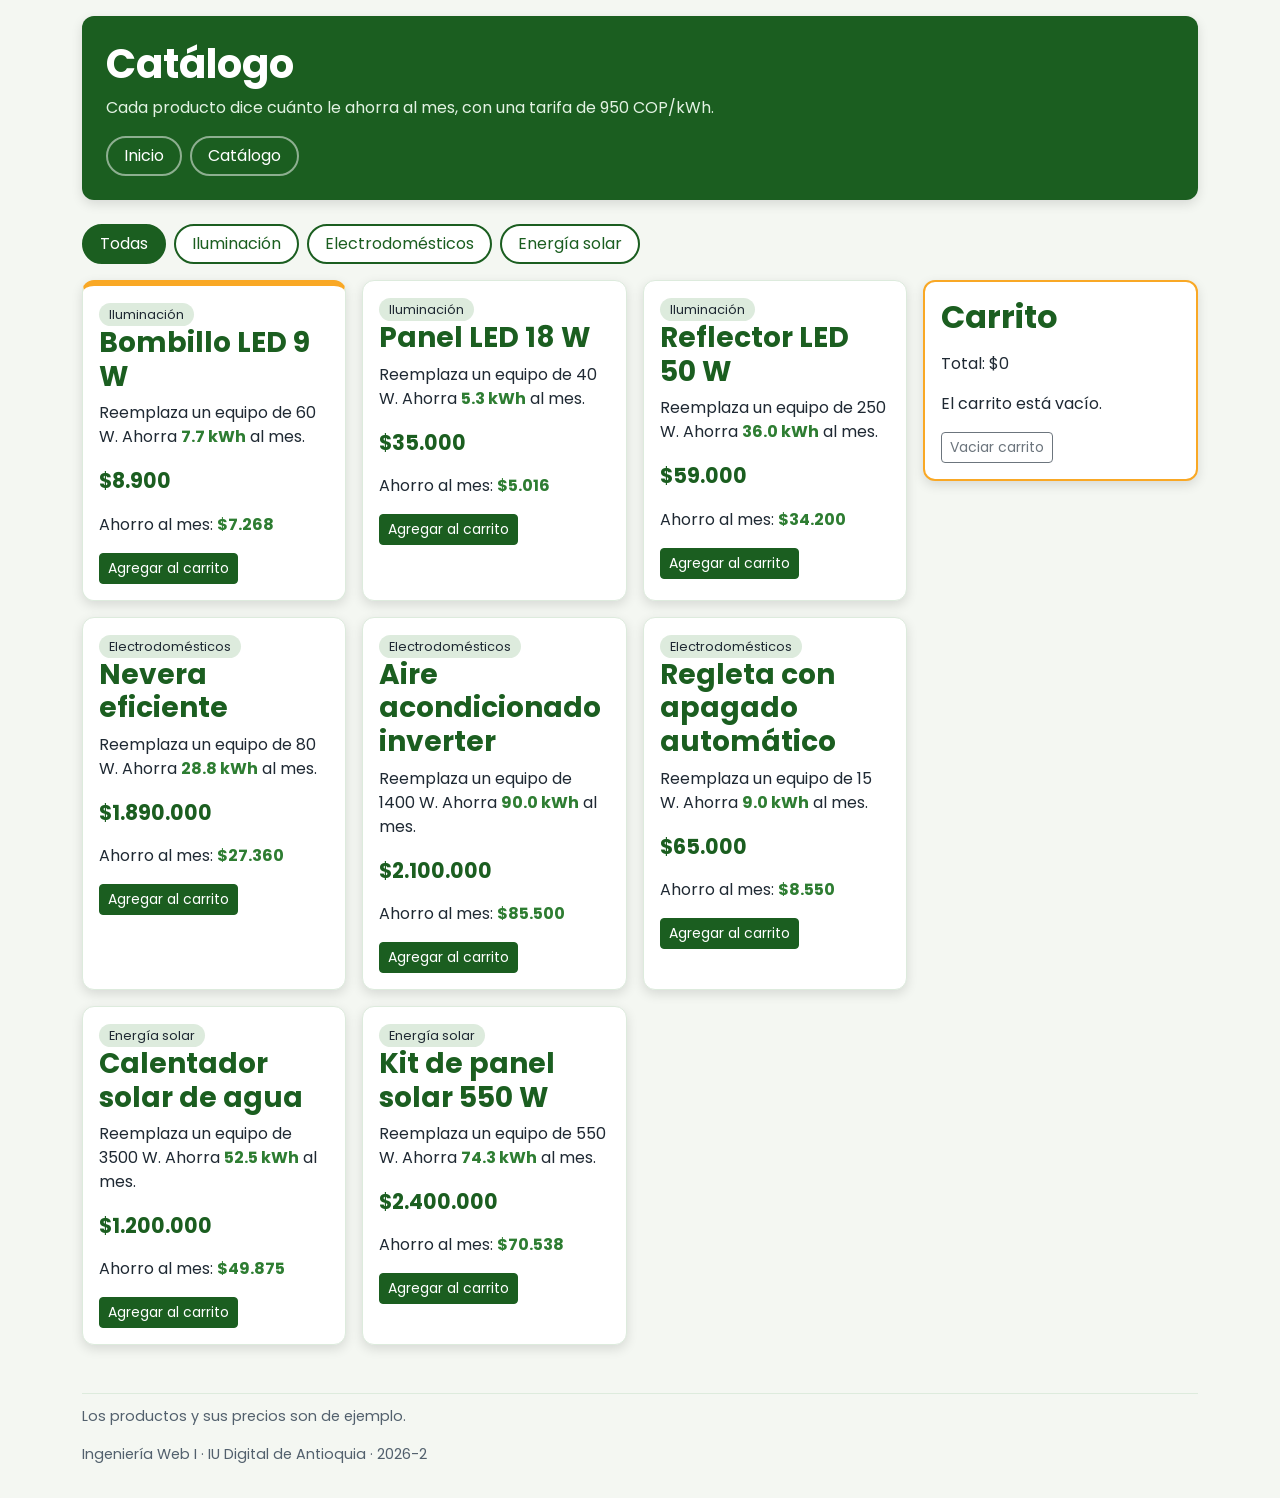
==== catalogo.html @ d67adc73 "commit inicial con la actividad original" ====
<!DOCTYPE html>
<!-- DOCTYPE: le dice al navegador que esta pagina es HTML5. Siempre va en la primera linea -->
<!-- html: encierra TODA la pagina. lang="es": el texto esta en espanol -->
<html lang="es">
<!-- head: datos de la pagina que NO se ven (titulo, estilos, fuentes, scripts) -->
<head>
    <!-- meta charset="UTF-8": permite tildes y enes (sin esto, "Catálogo" saldria "CatÃ¡logo") -->
    <meta charset="UTF-8">
    <!-- meta viewport: en el celular, la pagina usa el ancho real de la pantalla, sin zoom -->
    <meta name="viewport" content="width=device-width, initial-scale=1.0">
    <!-- title: el texto de la pestana del navegador -->
    <title>Catálogo · EcoTienda</title>
    <!-- link a Bootstrap: hoja de estilos ya hecha, desde internet (CDN) -->
    <link rel="stylesheet" href="https://cdn.jsdelivr.net/npm/bootstrap@5.3.3/dist/css/bootstrap.min.css">
    <!-- Google Fonts: la fuente Poppins. preconnect abre la conexion antes, para que cargue mas rapido -->
    <link rel="preconnect" href="https://fonts.googleapis.com">
    <!-- crossorigin: el archivo de la fuente viene de otro sitio (gstatic.com); asi lo permite -->
    <link rel="preconnect" href="https://fonts.gstatic.com" crossorigin>
    <!-- La hoja de la fuente: grosor normal (400) y negrilla (700) -->
    <link rel="stylesheet" href="https://fonts.googleapis.com/css2?family=Poppins:wght@400;700&display=swap">
    <!-- La hoja de estilos PROPIA: la MISMA de index.html, asi las dos paginas se ven iguales -->
    <link rel="stylesheet" href="css/estilos.css">
    <!-- script: carga el programa JavaScript js/tienda.js.
         defer: lo ejecuta cuando la pagina ya termino de cargar
         (si no, JavaScript buscaria #productos antes de que exista) -->
    <script src="js/tienda.js" defer></script>
<!-- Cierra el head -->
</head>
<!-- body: todo lo que se ve. container centra el contenido; py-3 deja espacio arriba y abajo -->
<body class="container py-3">
    <!-- header: el encabezado, igual al de index.html (clase propia "encabezado") -->
    <header class="encabezado">
        <!-- h1: el titulo principal de esta pagina -->
        <h1>Catálogo</h1>
        <!-- p: un parrafo que explica la pagina -->
        <p>Cada producto dice cuánto le ahorra al mes, con una tarifa de 950 COP/kWh.</p>
        <!-- nav: el menu, con un enlace (a) a cada pagina -->
        <nav class="menu">
            <!-- href: la pagina a la que lleva el enlace -->
            <a href="index.html">Inicio</a>
            <a href="catalogo.html">Catálogo</a>
        <!-- Cierra el menu -->
        </nav>
    <!-- Cierra el encabezado -->
    </header>

    <!-- main: el contenido principal -->
    <main>
        <!-- div class="filtros": la caja con los botones para filtrar por categoria -->
        <div class="filtros">
            <!-- button: un BOTON. data-categoria: un dato PROPIO guardado en el boton
                 (JavaScript lo lee con boton.dataset.categoria para saber que mostrar).
                 "filtro activo": este es el boton elegido al empezar (Todas) -->
            <button class="filtro activo" data-categoria="todas">Todas</button>
            <!-- Los otros tres botones: uno por categoria -->
            <button class="filtro" data-categoria="iluminacion">Iluminación</button>
            <button class="filtro" data-categoria="electrodomesticos">Electrodomésticos</button>
            <button class="filtro" data-categoria="solar">Energía solar</button>
        <!-- Cierra la caja de los filtros -->
        </div>

        <!-- div class="catalogo": dos columnas: los productos a la izquierda y el carrito a la derecha -->
        <div class="catalogo">
            <!-- div id="productos": VACIO a proposito. JavaScript lo llena con las tarjetas
                 (y lo vuelve a llenar cada vez que se oprime un filtro) -->
            <div id="productos" class="tarjetas"></div>

            <!-- aside: contenido al lado del principal. Aqui, el CARRITO.
                 id="carrito": JavaScript y CSS lo encuentran por este nombre -->
            <aside id="carrito">
                <!-- h2: el titulo del carrito -->
                <h2>Carrito</h2>
                <!-- ul: una LISTA sin numeros. Empieza vacia; JavaScript le agrega
                     un li (elemento de la lista) por cada producto que se agrega -->
                <ul id="lista-carrito"></ul>
                <!-- Dos parrafos vacios: JavaScript escribe aqui el total y el ahorro -->
                <p id="total"></p>
                <p id="ahorro"></p>
                <!-- El boton para vaciar el carrito. Clases de Bootstrap:
                     btn = boton; btn-outline-secondary = gris, solo con borde; btn-sm = pequeno -->
                <button id="vaciar" class="btn btn-outline-secondary btn-sm">Vaciar carrito</button>
            <!-- Cierra el carrito -->
            </aside>
        <!-- Cierra las dos columnas -->
        </div>
    <!-- Cierra el contenido principal -->
    </main>

    <!-- footer: el pie de pagina, con su clase propia "pie" -->
    <footer class="pie">
        <!-- Aviso: los productos no son reales -->
        <p>Los productos y sus precios son de ejemplo.</p>
        <!-- El curso y la institucion -->
        <p>Ingeniería Web I · IU Digital de Antioquia · 2026-2</p>
    <!-- Cierra el pie de pagina -->
    </footer>
<!-- Cierra el cuerpo: aqui termina lo que se ve -->
</body>
<!-- Cierra la pagina -->
</html>
---- css/estilos.css ----
:root {
  --color-principal: #1B5E20;
  --color-acento: #F9A825;
  --color-suave: #DDEBDD;
}

body {
  font-family: "Poppins", Arial, sans-serif;
  background-color: #F4F7F2;
  color: #1F2933;
}

h1, h2, h3 {
  color: #1B5E20;
  font-weight: 700;
}

.encabezado {
  background-color: #1B5E20;
  margin-bottom: 24px;
  padding: 24px;
  border-radius: 12px;
  box-shadow: 0 4px 12px rgba(0, 0, 0, 0.12);
}
.encabezado h1 {
  color: white;
}
.encabezado p {
  color: #E3F2E3;
}
@media (max-width: 576px) {
  .encabezado {
    padding: 16px;
  }
  .encabezado h1 {
    font-size: 1.6rem;
  }
}

#intro {
  background-color: white;
  padding: 16px 24px;
  margin-bottom: 24px;
  border-left: 6px solid #F9A825;
  border-radius: 12px;
}

.menu {
  display: flex;
  flex-wrap: wrap;
  gap: 8px;
}
@media (max-width: 576px) {
  .menu {
    flex-direction: column;
  }
}
.menu > a {
  color: white;
  text-decoration: none;
  padding: 6px 16px;
  border: 2px solid rgba(255, 255, 255, 0.5);
  border-radius: 999px;
  transition: background-color 0.3s, color 0.3s;
}
.menu > a:hover {
  background-color: white;
  color: #1B5E20;
}
.menu > a:focus {
  outline: 3px solid #F9A825;
}

.tarjetas {
  display: grid;
  grid-template-columns: repeat(3, 1fr);
  gap: 16px;
  margin-bottom: 24px;
}
@media (max-width: 992px) {
  .tarjetas {
    grid-template-columns: repeat(2, 1fr);
  }
}
@media (max-width: 576px) {
  .tarjetas {
    grid-template-columns: 1fr;
  }
}

.tarjeta {
  background-color: white;
  border: 1px solid #DDEBDD;
  padding: 16px;
  border-radius: 12px;
  box-shadow: 0 4px 12px rgba(0, 0, 0, 0.12);
  transition: transform 0.3s;
}
.tarjeta:hover {
  transform: translateY(-6px);
}
.tarjeta:first-child {
  border-top: 6px solid #F9A825;
}
.tarjeta p:nth-child(2) {
  min-height: 48px;
}

.precio {
  color: #1B5E20;
  font-size: 1.3rem;
  font-weight: 700;
}

.categoria {
  display: inline-block;
  padding: 2px 10px;
  border-radius: 999px;
  background-color: #DDEBDD;
  font-size: 0.8rem;
}

.ahorro {
  color: #2E7D32;
  font-weight: 700;
}

.filtros {
  display: flex;
  flex-wrap: wrap;
  gap: 8px;
  margin-bottom: 16px;
}

.filtro {
  border: 2px solid #1B5E20;
  background-color: white;
  color: #1B5E20;
  padding: 6px 16px;
  border-radius: 999px;
  transition: background-color 0.3s;
}
.filtro:hover, .filtro.activo {
  background-color: #1B5E20;
  color: white;
}

.catalogo {
  display: grid;
  grid-template-columns: 3fr 1fr;
  gap: 16px;
  align-items: start;
}
@media (max-width: 992px) {
  .catalogo {
    grid-template-columns: 1fr;
  }
}

#carrito {
  background-color: white;
  border: 2px solid #F9A825;
  padding: 16px;
  border-radius: 12px;
  box-shadow: 0 4px 12px rgba(0, 0, 0, 0.12);
  position: sticky;
  top: 16px;
}

a[target=_blank] {
  color: #1B5E20;
  font-weight: 700;
}

.pie {
  margin-top: 24px;
  padding-top: 12px;
  border-top: 1px solid #DDEBDD;
  color: #52606D;
  font-size: 0.9rem;
}

.btn-primary {
  --bs-btn-bg: var(--color-principal);
  --bs-btn-border-color: var(--color-principal);
  --bs-btn-hover-bg: var(--color-acento);
  --bs-btn-hover-border-color: var(--color-acento);
  --bs-btn-hover-color: #1F2933;
}

.alert-warning {
  background-color: #FFF8E1;
  border-color: #F9A825;
  border-left: 6px solid #F9A825;
  border-radius: 12px;
}
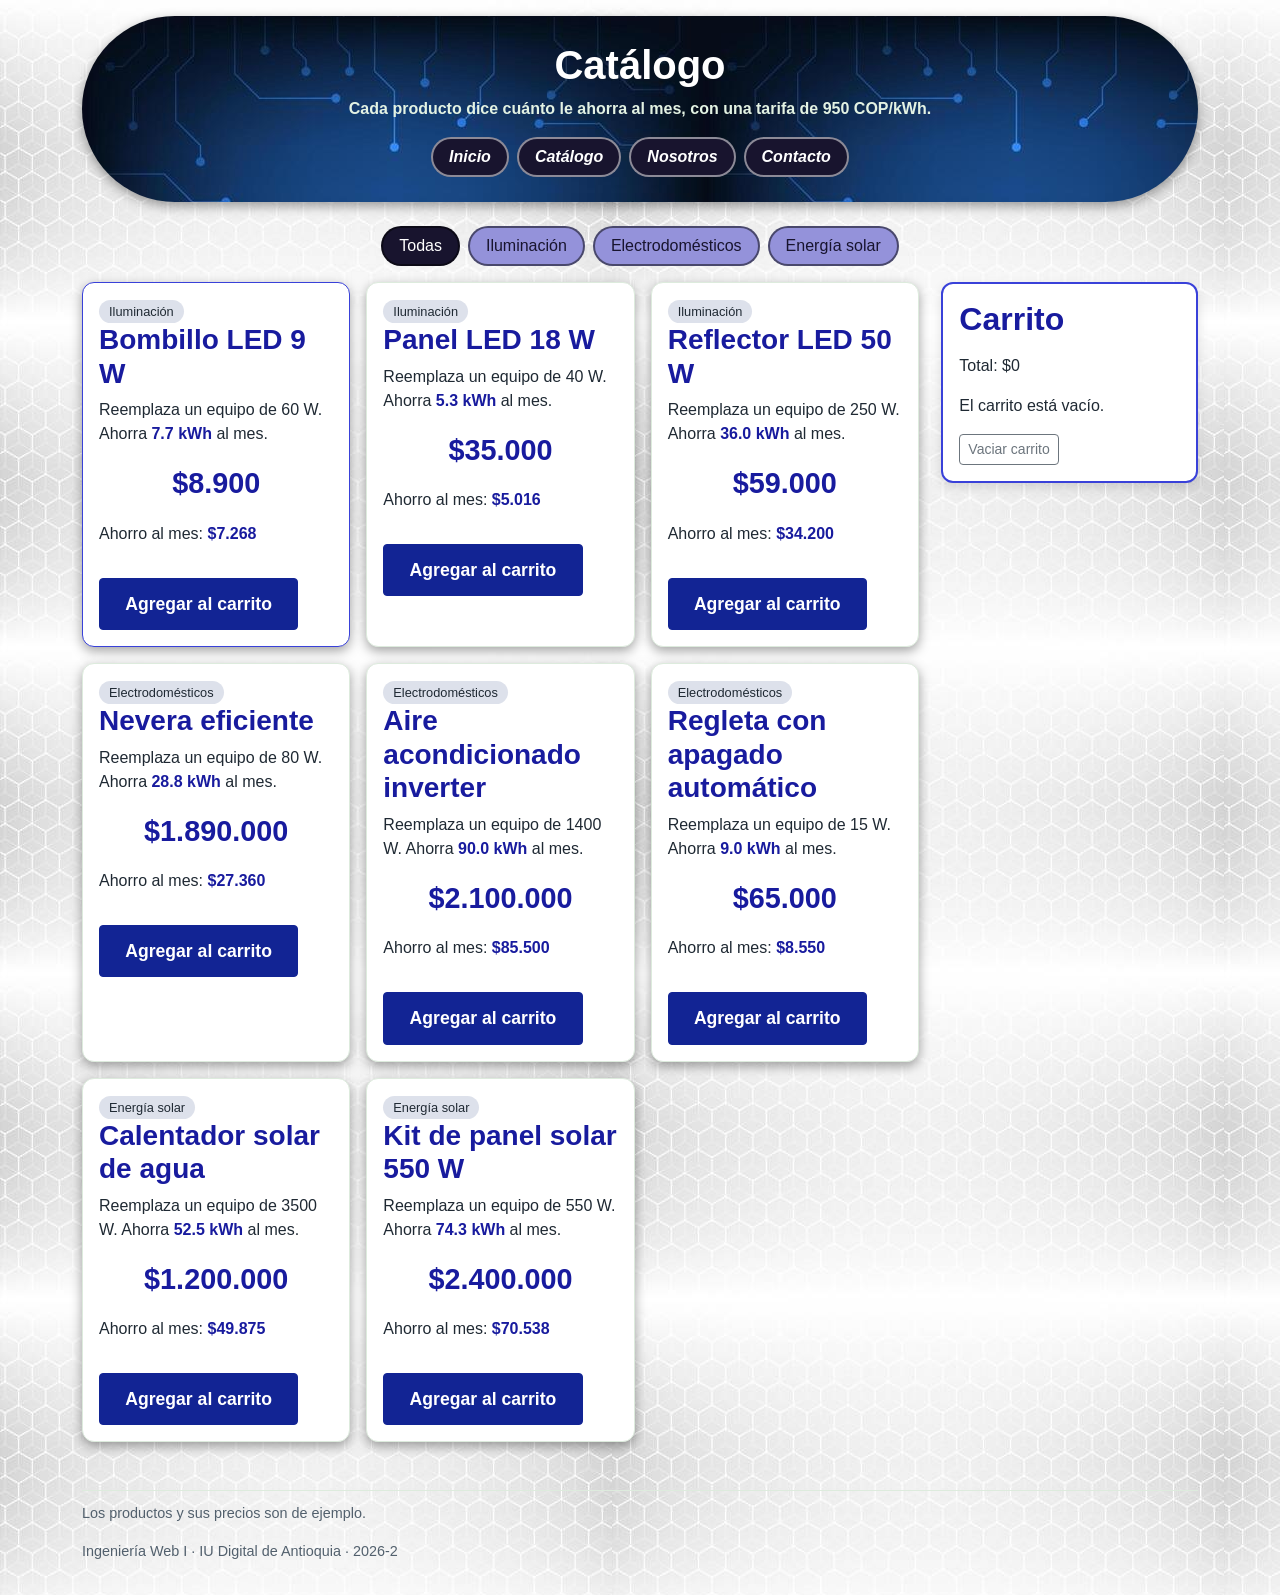
==== commit 3d8ddde3: "Commit de creacion pagina personal, HTML modificado y CSS nuevo." ====
--- a/catalogo.html
+++ b/catalogo.html
@@ -1,100 +1,51 @@
 <!DOCTYPE html>
-<!-- DOCTYPE: le dice al navegador que esta pagina es HTML5. Siempre va en la primera linea -->
-<!-- html: encierra TODA la pagina. lang="es": el texto esta en espanol -->
 <html lang="es">
-<!-- head: datos de la pagina que NO se ven (titulo, estilos, fuentes, scripts) -->
 <head>
-    <!-- meta charset="UTF-8": permite tildes y enes (sin esto, "Catálogo" saldria "CatÃ¡logo") -->
     <meta charset="UTF-8">
-    <!-- meta viewport: en el celular, la pagina usa el ancho real de la pantalla, sin zoom -->
     <meta name="viewport" content="width=device-width, initial-scale=1.0">
-    <!-- title: el texto de la pestana del navegador -->
-    <title>Catálogo · EcoTienda</title>
-    <!-- link a Bootstrap: hoja de estilos ya hecha, desde internet (CDN) -->
+    <title>Catálogo · AhorraPlus</title>
     <link rel="stylesheet" href="https://cdn.jsdelivr.net/npm/bootstrap@5.3.3/dist/css/bootstrap.min.css">
-    <!-- Google Fonts: la fuente Poppins. preconnect abre la conexion antes, para que cargue mas rapido -->
     <link rel="preconnect" href="https://fonts.googleapis.com">
-    <!-- crossorigin: el archivo de la fuente viene de otro sitio (gstatic.com); asi lo permite -->
     <link rel="preconnect" href="https://fonts.gstatic.com" crossorigin>
-    <!-- La hoja de la fuente: grosor normal (400) y negrilla (700) -->
     <link rel="stylesheet" href="https://fonts.googleapis.com/css2?family=Poppins:wght@400;700&display=swap">
-    <!-- La hoja de estilos PROPIA: la MISMA de index.html, asi las dos paginas se ven iguales -->
     <link rel="stylesheet" href="css/estilos.css">
-    <!-- script: carga el programa JavaScript js/tienda.js.
-         defer: lo ejecuta cuando la pagina ya termino de cargar
-         (si no, JavaScript buscaria #productos antes de que exista) -->
     <script src="js/tienda.js" defer></script>
-<!-- Cierra el head -->
 </head>
-<!-- body: todo lo que se ve. container centra el contenido; py-3 deja espacio arriba y abajo -->
 <body class="container py-3">
-    <!-- header: el encabezado, igual al de index.html (clase propia "encabezado") -->
     <header class="encabezado">
-        <!-- h1: el titulo principal de esta pagina -->
         <h1>Catálogo</h1>
-        <!-- p: un parrafo que explica la pagina -->
         <p>Cada producto dice cuánto le ahorra al mes, con una tarifa de 950 COP/kWh.</p>
-        <!-- nav: el menu, con un enlace (a) a cada pagina -->
         <nav class="menu">
-            <!-- href: la pagina a la que lleva el enlace -->
             <a href="index.html">Inicio</a>
             <a href="catalogo.html">Catálogo</a>
-        <!-- Cierra el menu -->
+            <a href="nosotros.html">Nosotros</a>
+            <a href="contacto.html">Contacto</a>
         </nav>
-    <!-- Cierra el encabezado -->
     </header>
 
-    <!-- main: el contenido principal -->
     <main>
-        <!-- div class="filtros": la caja con los botones para filtrar por categoria -->
         <div class="filtros">
-            <!-- button: un BOTON. data-categoria: un dato PROPIO guardado en el boton
-                 (JavaScript lo lee con boton.dataset.categoria para saber que mostrar).
-                 "filtro activo": este es el boton elegido al empezar (Todas) -->
             <button class="filtro activo" data-categoria="todas">Todas</button>
-            <!-- Los otros tres botones: uno por categoria -->
             <button class="filtro" data-categoria="iluminacion">Iluminación</button>
             <button class="filtro" data-categoria="electrodomesticos">Electrodomésticos</button>
             <button class="filtro" data-categoria="solar">Energía solar</button>
-        <!-- Cierra la caja de los filtros -->
         </div>
 
-        <!-- div class="catalogo": dos columnas: los productos a la izquierda y el carrito a la derecha -->
         <div class="catalogo">
-            <!-- div id="productos": VACIO a proposito. JavaScript lo llena con las tarjetas
-                 (y lo vuelve a llenar cada vez que se oprime un filtro) -->
             <div id="productos" class="tarjetas"></div>
-
-            <!-- aside: contenido al lado del principal. Aqui, el CARRITO.
-                 id="carrito": JavaScript y CSS lo encuentran por este nombre -->
             <aside id="carrito">
-                <!-- h2: el titulo del carrito -->
                 <h2>Carrito</h2>
-                <!-- ul: una LISTA sin numeros. Empieza vacia; JavaScript le agrega
-                     un li (elemento de la lista) por cada producto que se agrega -->
                 <ul id="lista-carrito"></ul>
-                <!-- Dos parrafos vacios: JavaScript escribe aqui el total y el ahorro -->
                 <p id="total"></p>
                 <p id="ahorro"></p>
-                <!-- El boton para vaciar el carrito. Clases de Bootstrap:
-                     btn = boton; btn-outline-secondary = gris, solo con borde; btn-sm = pequeno -->
                 <button id="vaciar" class="btn btn-outline-secondary btn-sm">Vaciar carrito</button>
-            <!-- Cierra el carrito -->
             </aside>
-        <!-- Cierra las dos columnas -->
         </div>
-    <!-- Cierra el contenido principal -->
     </main>
 
-    <!-- footer: el pie de pagina, con su clase propia "pie" -->
     <footer class="pie">
-        <!-- Aviso: los productos no son reales -->
         <p>Los productos y sus precios son de ejemplo.</p>
-        <!-- El curso y la institucion -->
         <p>Ingeniería Web I · IU Digital de Antioquia · 2026-2</p>
-    <!-- Cierra el pie de pagina -->
     </footer>
-<!-- Cierra el cuerpo: aqui termina lo que se ve -->
 </body>
-<!-- Cierra la pagina -->
-</html>
+</html>
--- a/css/estilos.css
+++ b/css/estilos.css
@@ -1,74 +1,111 @@
 :root {
-  --color-principal: #1B5E20;
-  --color-acento: #F9A825;
+  /* pseudoclase que selecciona todo de raiz (html) */
+  --color-principal: #122494;
+  --color-acento: #0b4d8a;
   --color-suave: #DDEBDD;
-}
-
+  --color-fondo: #F4F7F2;
+}
+
+
+/* importando una fuente de forma local*/
+@font-face {
+  font-family: 'Oswald';
+  src: url('../fonts/Owald/Oswald-VariableFont_wght.tff') format('truetype');
+  font-weight: 200 700; 
+  font-style: normal;
+}
+
+/* seccion del body o cuerpo, selector de etiqueta*/
 body {
-  font-family: "Poppins", Arial, sans-serif;
-  background-color: #F4F7F2;
+  font-family: "Oswald", Arial, sans-serif;
+  background-color: var(--color-fondo);
   color: #1F2933;
-}
-
+
+  /* imagen personalizada para que se vea mejor */
+  background-image: url('../images/fondo.jpg');
+  background-repeat: repeat;
+  background-size: auto;
+}
+
+/* seccion de los parrafos, selector de etiqueta agrupados */
 h1, h2, h3 {
-  color: #1B5E20;
-  font-weight: 700;
-}
-
+  color: #181b9e;
+  font-weight: 700;
+}
+
+/* Selector de clase (lleva punto), de la cabecera*/
 .encabezado {
-  background-color: #1B5E20;
+  background-color: #122494;
+  /*imagen para que se vea mas bonito */
+  background-image: url(../images/encabezado_fondo.jpg);
+  background-repeat: repeat;
+  background-size: auto;
   margin-bottom: 24px;
   padding: 24px;
-  border-radius: 12px;
-  box-shadow: 0 4px 12px rgba(0, 0, 0, 0.12);
-}
+  border: 1px solid transparent;
+  border-radius: 100px;
+  box-shadow: 0 4px 12px rgba(0, 0, 0, 0.364);
+  text-align: center;
+  font-weight: bold;
+}
+
+/* selector de etiqueta descendiente de clase encabezado*/
 .encabezado h1 {
   color: white;
 }
+
 .encabezado p {
   color: #E3F2E3;
 }
-@media (max-width: 576px) {
-  .encabezado {
-    padding: 16px;
-  }
-  .encabezado h1 {
-    font-size: 1.6rem;
-  }
-}
-
+
+
+/* selector de id, para una sección especifica*/
 #intro {
   background-color: white;
   padding: 16px 24px;
   margin-bottom: 24px;
-  border-left: 6px solid #F9A825;
+  border: 1px solid #0b4d8a;;
   border-radius: 12px;
+  box-shadow: 0 4px 12px rgba(0, 0, 0, 0.364);
+}
+
+#intro > h2 {
+  text-align: center;
 }
 
 .menu {
   display: flex;
   flex-wrap: wrap;
   gap: 8px;
-}
-@media (max-width: 576px) {
-  .menu {
-    flex-direction: column;
-  }
-}
+  justify-content: center;
+}
+
+/* selector de hijo, una etiqueta especifica dentro de una clase */
 .menu > a {
+  background-color: #18142e;
+  font-style: italic;
   color: white;
   text-decoration: none;
   padding: 6px 16px;
   border: 2px solid rgba(255, 255, 255, 0.5);
   border-radius: 999px;
   transition: background-color 0.3s, color 0.3s;
-}
+  /* transicion para cambiar ligeramente el color al pasar el mouse*/
+}
+
+/* selector de pseudoclase en selector de hijo, a su vez, en selector de clase, la recolorea al pasar el cursor*/
 .menu > a:hover {
   background-color: white;
-  color: #1B5E20;
-}
+  color: #160768;
+}
+
+/* selector de pseudoclase y etc, lo pinta cuando haces clic*/
 .menu > a:focus {
-  outline: 3px solid #F9A825;
+  outline: 3px solid #0c59dd;
+}
+
+#zona-tarjetas > h2{
+text-align: center;
 }
 
 .tarjetas {
@@ -77,38 +114,44 @@
   gap: 16px;
   margin-bottom: 24px;
 }
-@media (max-width: 992px) {
-  .tarjetas {
-    grid-template-columns: repeat(2, 1fr);
-  }
-}
-@media (max-width: 576px) {
-  .tarjetas {
-    grid-template-columns: 1fr;
-  }
-}
-
+
+/* transicion presente para que crezcan las tarjetas un poco*/
 .tarjeta {
   background-color: white;
   border: 1px solid #DDEBDD;
   padding: 16px;
   border-radius: 12px;
-  box-shadow: 0 4px 12px rgba(0, 0, 0, 0.12);
+  box-shadow: 0 4px 12px rgba(0, 0, 0, 0.364);
   transition: transform 0.3s;
 }
+
+/* modificacion del boton Carrito */
+.tarjeta .btn-primary {
+  margin: 16px auto 0;
+  padding: 12px 24px;
+  font-size: 1.1rem;
+  font-weight: 700;
+  width: 85%;
+}
+
 .tarjeta:hover {
   transform: translateY(-6px);
 }
+
+/* selector de pseudo-clase: selecciona el primer hijo de la clase */
 .tarjeta:first-child {
-  border-top: 6px solid #F9A825;
-}
+  border: 1px solid #3941d9;
+}
+
+/* selec. de pseudoclase: selecciona el hijo n (cualquiera que no sea el primero)*/
 .tarjeta p:nth-child(2) {
   min-height: 48px;
 }
 
 .precio {
-  color: #1B5E20;
-  font-size: 1.3rem;
+  text-align: center;
+  color: #181b9e;
+  font-size: 1.8rem;
   font-weight: 700;
 }
 
@@ -116,16 +159,18 @@
   display: inline-block;
   padding: 2px 10px;
   border-radius: 999px;
-  background-color: #DDEBDD;
+  background-color: #dde1eb;
   font-size: 0.8rem;
+  text-align: center;
 }
 
 .ahorro {
-  color: #2E7D32;
+  color: #181b9e;;
   font-weight: 700;
 }
 
 .filtros {
+  justify-content: center;
   display: flex;
   flex-wrap: wrap;
   gap: 8px;
@@ -133,33 +178,30 @@
 }
 
 .filtro {
-  border: 2px solid #1B5E20;
-  background-color: white;
-  color: #1B5E20;
+  border: 2px solid rgba(1, 0, 0, 0.5);
+  background-color: rgb(148, 146, 218);
+  color: #18142e;
   padding: 6px 16px;
   border-radius: 999px;
   transition: background-color 0.3s;
 }
+
 .filtro:hover, .filtro.activo {
-  background-color: #1B5E20;
+  background-color: #18142e;
   color: white;
 }
 
 .catalogo {
   display: grid;
-  grid-template-columns: 3fr 1fr;
+  grid-template-columns: 75% 23%;
+  justify-content: space-between;
   gap: 16px;
   align-items: start;
 }
-@media (max-width: 992px) {
-  .catalogo {
-    grid-template-columns: 1fr;
-  }
-}
 
 #carrito {
   background-color: white;
-  border: 2px solid #F9A825;
+  border: 2px solid #3941d9;
   padding: 16px;
   border-radius: 12px;
   box-shadow: 0 4px 12px rgba(0, 0, 0, 0.12);
@@ -167,8 +209,15 @@
   top: 16px;
 }
 
+.productos {
+  display: grid;
+  grid-template-columns: repeat(4, minmax(0, 1fr));
+  gap: 16px;
+}
+
+/* selector de atributo, basicamente agrupa todos los _blank (solo hay uno)*/
 a[target=_blank] {
-  color: #1B5E20;
+  color: #181b9e;;
   font-weight: 700;
 }
 
@@ -185,12 +234,17 @@
   --bs-btn-border-color: var(--color-principal);
   --bs-btn-hover-bg: var(--color-acento);
   --bs-btn-hover-border-color: var(--color-acento);
-  --bs-btn-hover-color: #1F2933;
-}
-
-.alert-warning {
-  background-color: #FFF8E1;
-  border-color: #F9A825;
-  border-left: 6px solid #F9A825;
-  border-radius: 12px;
-}
+  --bs-btn-hover-color: #0d0d0e;
+}
+
+@media (max-width: 992px) {
+  .tarjetas { grid-template-columns: repeat(2, 1fr); }
+  .catalogo { grid-template-columns: 1fr; }
+}
+
+@media (max-width: 576px) {
+  .encabezado { padding: 16px; }
+  .encabezado h1 { font-size: 1.6rem; }
+  .menu { flex-direction: column; }
+  .tarjetas { grid-template-columns: 1fr; }
+}
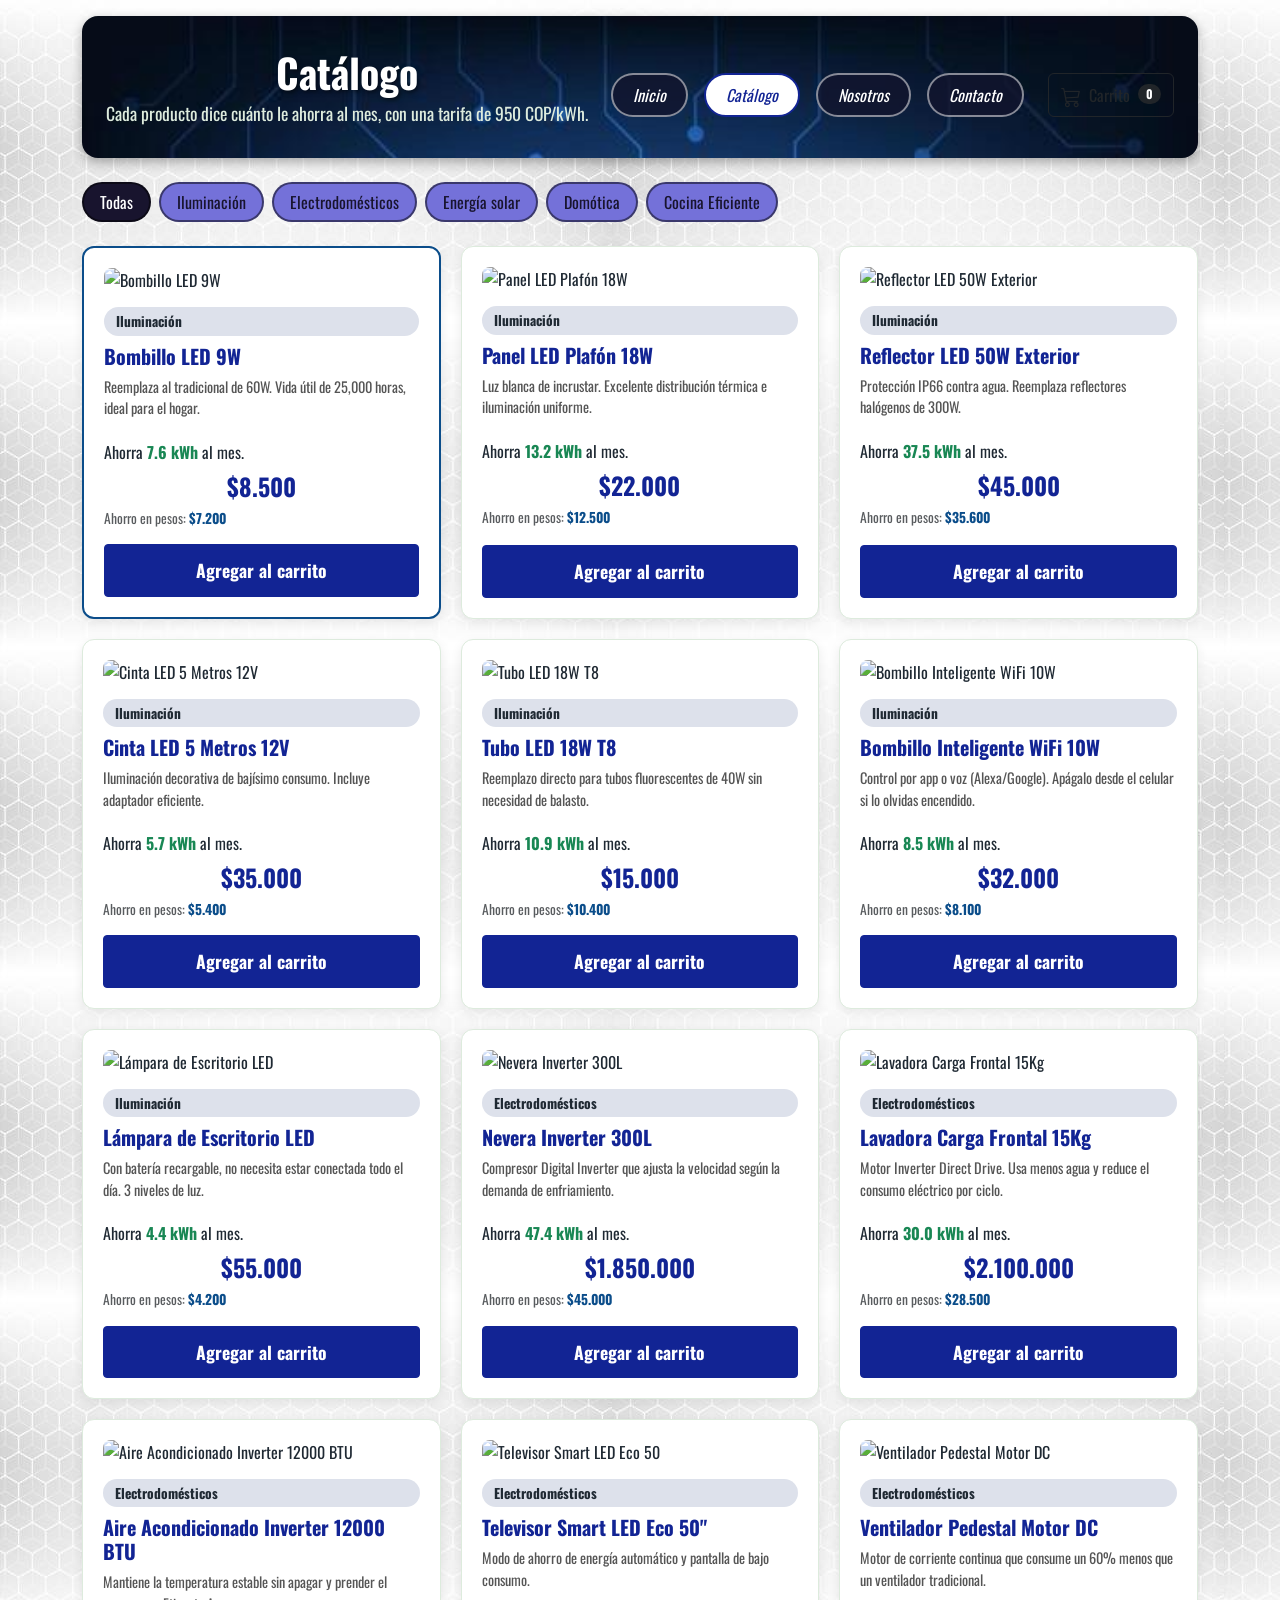
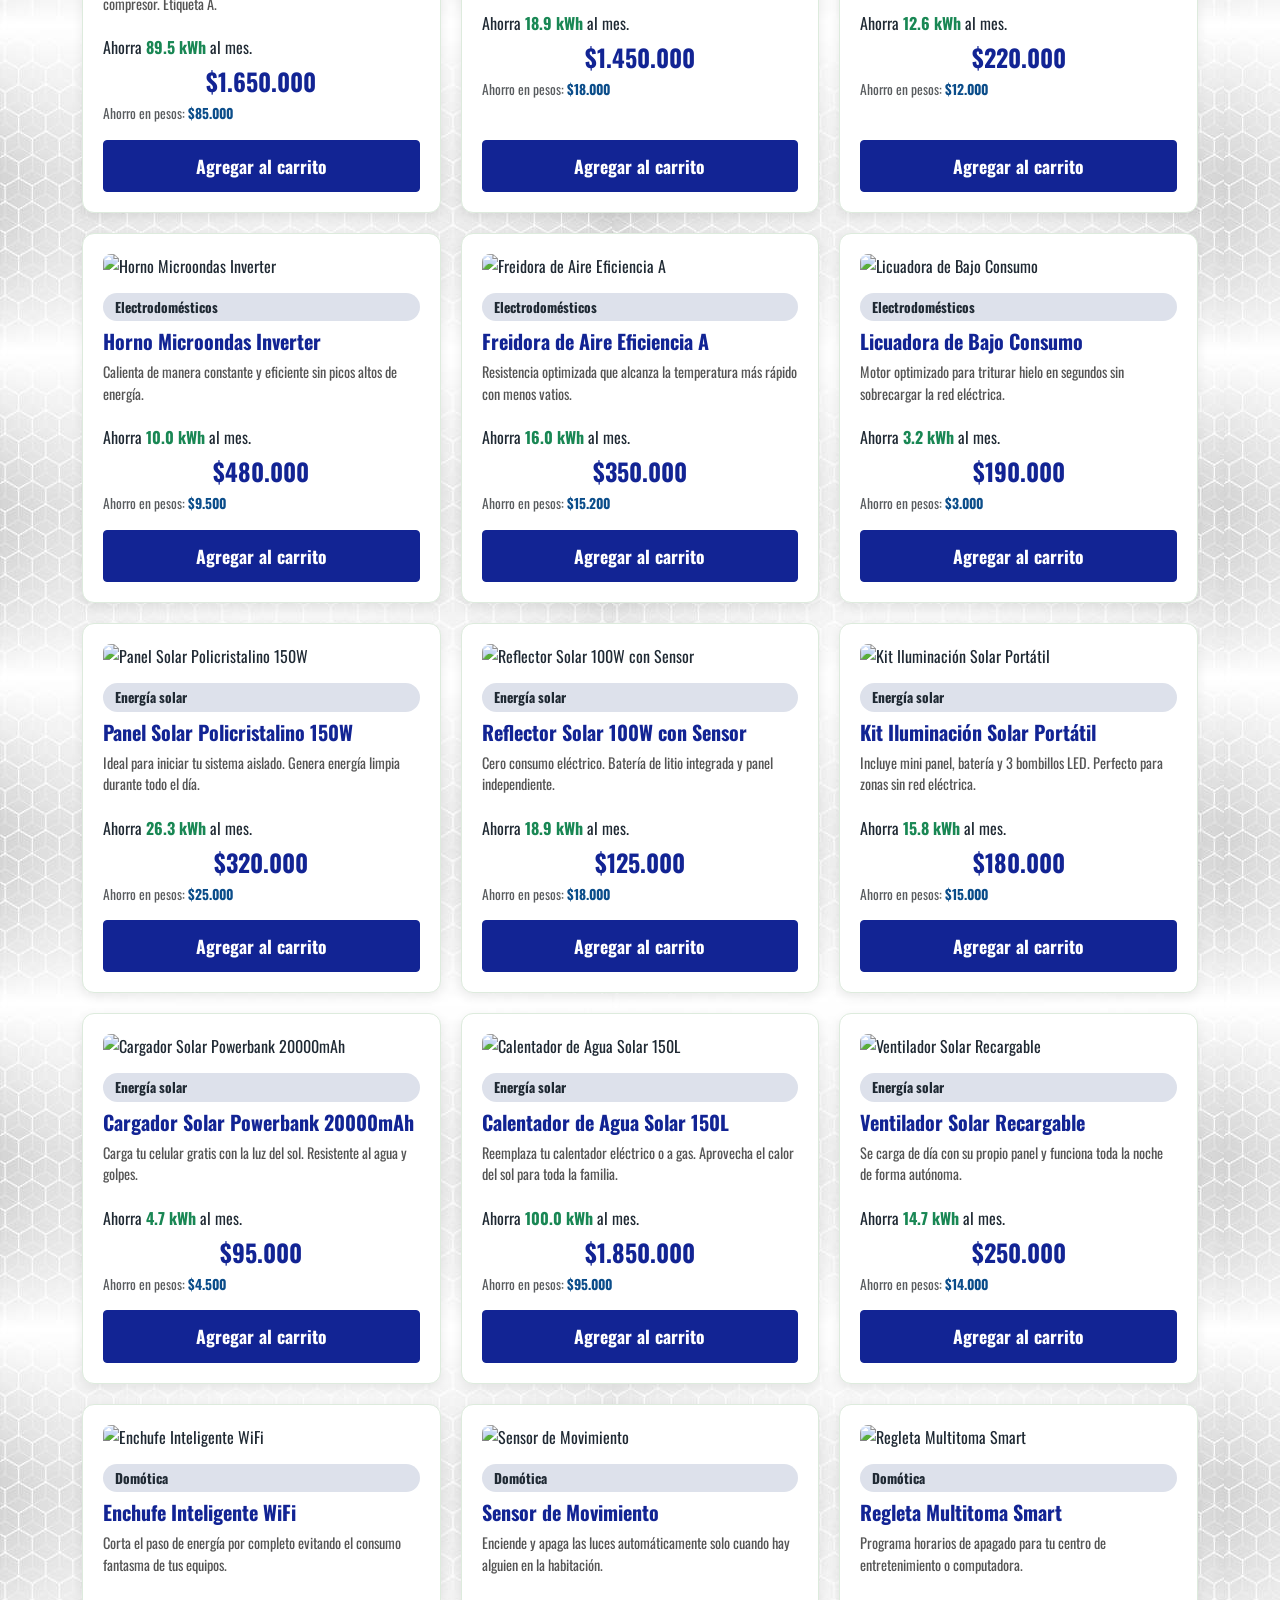
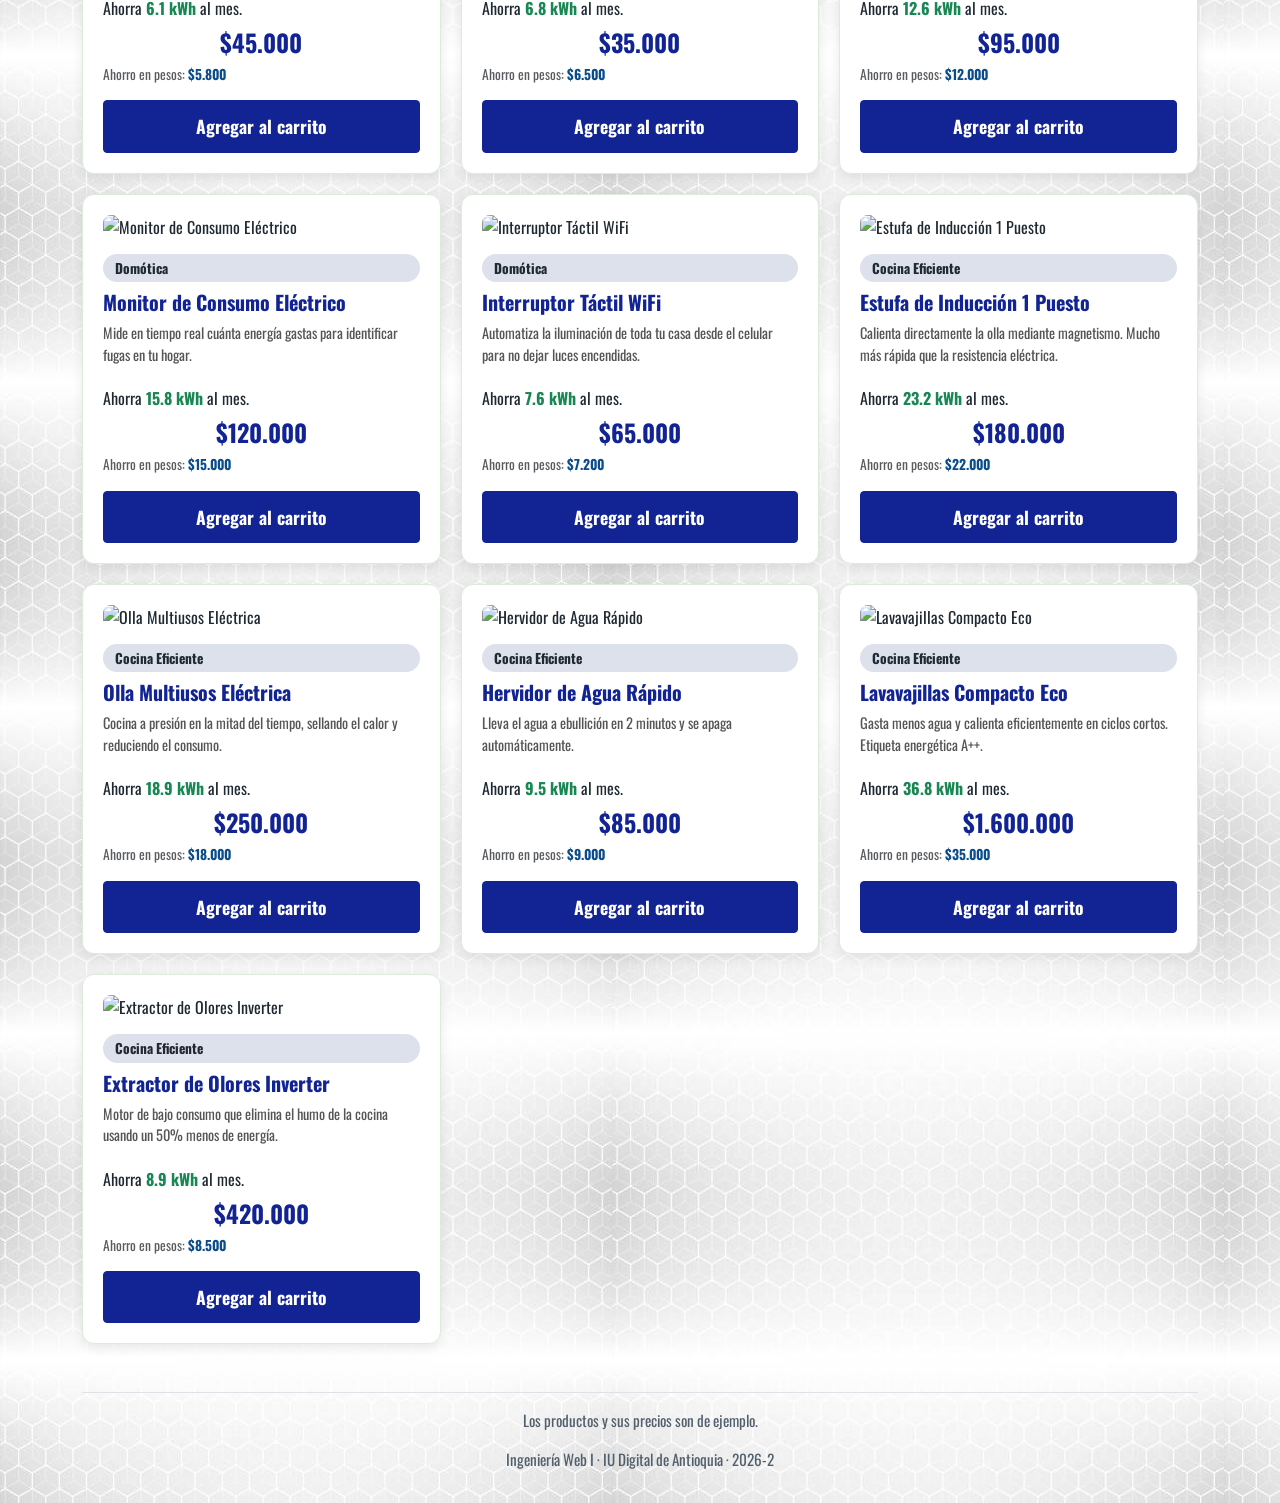
==== commit c65ea7d7: "Cambios generales en todos los archivos centrales, html, css y js" ====
--- a/catalogo.html
+++ b/catalogo.html
@@ -4,48 +4,82 @@
     <meta charset="UTF-8">
     <meta name="viewport" content="width=device-width, initial-scale=1.0">
     <title>Catálogo · AhorraPlus</title>
+    <!-- CSS de Bootstrap y Bootstrap Icons para el icono del carrito -->
     <link rel="stylesheet" href="https://cdn.jsdelivr.net/npm/bootstrap@5.3.3/dist/css/bootstrap.min.css">
+    <link rel="stylesheet" href="https://cdn.jsdelivr.net/npm/bootstrap-icons@1.11.3/font/bootstrap-icons.min.css">
     <link rel="preconnect" href="https://fonts.googleapis.com">
     <link rel="preconnect" href="https://fonts.gstatic.com" crossorigin>
-    <link rel="stylesheet" href="https://fonts.googleapis.com/css2?family=Poppins:wght@400;700&display=swap">
+    <link href="https://fonts.googleapis.com/css2?family=Oswald:wght@200..700&display=swap" rel="stylesheet">
     <link rel="stylesheet" href="css/estilos.css">
     <script src="js/tienda.js" defer></script>
 </head>
 <body class="container py-3">
-    <header class="encabezado">
-        <h1>Catálogo</h1>
-        <p>Cada producto dice cuánto le ahorra al mes, con una tarifa de 950 COP/kWh.</p>
-        <nav class="menu">
+    <!-- Encabezado con flexbox para alinear el menú y el carrito a la derecha -->
+    <header class="encabezado d-flex flex-column flex-md-row justify-content-between align-items-md-center mb-4">
+        <div class="mb-3 mb-md-0">
+            <h1 class="mb-1">Catálogo</h1>
+            <p class="mb-0">Cada producto dice cuánto le ahorra al mes, con una tarifa de 950 COP/kWh.</p>
+        </div>
+        
+        <nav class="menu d-flex align-items-center gap-3">
             <a href="index.html">Inicio</a>
-            <a href="catalogo.html">Catálogo</a>
+            <a href="catalogo.html" class="activo">Catálogo</a>
             <a href="nosotros.html">Nosotros</a>
             <a href="contacto.html">Contacto</a>
+            
+            <!-- Botón del carrito en el menú superior -->
+            <button class="btn btn-outline-dark d-flex align-items-center ms-2" type="button" data-bs-toggle="offcanvas" data-bs-target="#carritoOffcanvas" aria-controls="carritoOffcanvas">
+                <i class="bi bi-cart3 fs-5 me-2"></i>
+                <span>Carrito</span>
+                <!-- Opcional: Puedes enlazar este badge a tu JS para mostrar la cantidad -->
+                <span class="badge bg-dark text-white ms-2 rounded-pill" id="contador-carrito">0</span>
+            </button>
         </nav>
     </header>
 
     <main>
-        <div class="filtros">
-            <button class="filtro activo" data-categoria="todas">Todas</button>
-            <button class="filtro" data-categoria="iluminacion">Iluminación</button>
-            <button class="filtro" data-categoria="electrodomesticos">Electrodomésticos</button>
-            <button class="filtro" data-categoria="solar">Energía solar</button>
-        </div>
-
+        <!-- La barra de filtros se mantiene arriba ocupando el ancho completo -->
+        <div class="filtros mb-4">
+    <button class="filtro activo" data-categoria="todas">Todas</button>
+    <button class="filtro" data-categoria="iluminacion">Iluminación</button>
+    <button class="filtro" data-categoria="electrodomesticos">Electrodomésticos</button>
+    <button class="filtro" data-categoria="solar">Energía solar</button>
+    <!-- Los dos botones nuevos -->
+    <button class="filtro" data-categoria="domotica">Domótica</button>
+    <button class="filtro" data-categoria="cocina">Cocina Eficiente</button>
+</div>
+        
+        <!-- El catálogo ahora ocupa todo el ancho disponible -->
         <div class="catalogo">
             <div id="productos" class="tarjetas"></div>
-            <aside id="carrito">
-                <h2>Carrito</h2>
-                <ul id="lista-carrito"></ul>
-                <p id="total"></p>
-                <p id="ahorro"></p>
-                <button id="vaciar" class="btn btn-outline-secondary btn-sm">Vaciar carrito</button>
-            </aside>
         </div>
     </main>
 
-    <footer class="pie">
+    <!-- Contenedor del Carrito convertido en Offcanvas de Bootstrap -->
+    <div class="offcanvas offcanvas-end" tabindex="-1" id="carritoOffcanvas" aria-labelledby="carritoOffcanvasLabel">
+        <div class="offcanvas-header">
+            <h2 class="fs-4 text-primary fw-bold mb-0" id="carritoOffcanvasLabel">Tu Carrito</h2>
+            <button type="button" class="btn-close" data-bs-dismiss="offcanvas" aria-label="Cerrar"></button>
+        </div>
+        <div class="offcanvas-body d-flex flex-column">
+            <!-- Mantenemos el aside con sus IDs intactos para que js/tienda.js no se rompa -->
+            <aside id="carrito" class="flex-grow-1 d-flex flex-column">
+                <ul id="lista-carrito" class="ps-0 mb-3 flex-grow-1" style="list-style: none;"></ul>
+                <div class="mt-auto border-top pt-3">
+                    <p id="total" class="fw-bold mb-1"></p>
+                    <p id="ahorro" class="text-success fw-bold"></p>
+                    <button id="vaciar" class="btn btn-outline-secondary btn-sm w-100 mt-2">Vaciar carrito</button>
+                </div>
+            </aside>
+        </div>
+    </div>
+
+    <footer class="pie text-center mt-5 border-top pt-3">
         <p>Los productos y sus precios son de ejemplo.</p>
         <p>Ingeniería Web I · IU Digital de Antioquia · 2026-2</p>
     </footer>
+
+    <!-- Script de Bootstrap necesario para que el panel del carrito se pueda abrir y cerrar -->
+    <script src="https://cdn.jsdelivr.net/npm/bootstrap@5.3.3/dist/js/bootstrap.bundle.min.js"></script>
 </body>
 </html>
--- a/css/estilos.css
+++ b/css/estilos.css
@@ -4,13 +4,14 @@
   --color-acento: #0b4d8a;
   --color-suave: #DDEBDD;
   --color-fondo: #F4F7F2;
-}
-
+  --color-texto: #1F2933;
+  --color-blanco: #FFFFFF;
+}
 
 /* importando una fuente de forma local*/
 @font-face {
   font-family: 'Oswald';
-  src: url('../fonts/Owald/Oswald-VariableFont_wght.tff') format('truetype');
+  src: url('../fonts/Oswald/Oswald-VariableFont_wght.ttf') format('truetype');
   font-weight: 200 700; 
   font-style: normal;
 }
@@ -19,7 +20,7 @@
 body {
   font-family: "Oswald", Arial, sans-serif;
   background-color: var(--color-fondo);
-  color: #1F2933;
+  color: var(--color-texto);
 
   /* imagen personalizada para que se vea mejor */
   background-image: url('../images/fondo.jpg');
@@ -29,100 +30,106 @@
 
 /* seccion de los parrafos, selector de etiqueta agrupados */
 h1, h2, h3 {
-  color: #181b9e;
+  color: var(--color-principal);
   font-weight: 700;
 }
 
 /* Selector de clase (lleva punto), de la cabecera*/
 .encabezado {
-  background-color: #122494;
+  background-color: var(--color-principal);
   /*imagen para que se vea mas bonito */
-  background-image: url(../images/encabezado_fondo.jpg);
+  background-image: url('../images/encabezado_fondo.jpg');
   background-repeat: repeat;
-  background-size: auto;
+  background-size: cover;
   margin-bottom: 24px;
-  padding: 24px;
-  border: 1px solid transparent;
-  border-radius: 100px;
-  box-shadow: 0 4px 12px rgba(0, 0, 0, 0.364);
-  text-align: center;
-  font-weight: bold;
+  padding: 32px 24px;
+  border-radius: 16px;
+  box-shadow: 0 4px 12px rgba(0, 0, 0, 0.3);
+  text-align: center;
 }
 
 /* selector de etiqueta descendiente de clase encabezado*/
 .encabezado h1 {
-  color: white;
+  color: var(--color-blanco);
+  text-shadow: 2px 2px 4px rgba(0,0,0,0.5);
 }
 
 .encabezado p {
-  color: #E3F2E3;
-}
-
+  color: var(--color-suave);
+  font-size: 1.1rem;
+}
 
 /* selector de id, para una sección especifica*/
 #intro {
-  background-color: white;
-  padding: 16px 24px;
-  margin-bottom: 24px;
-  border: 1px solid #0b4d8a;;
+  background-color: var(--color-blanco);
+  padding: 24px;
+  margin-bottom: 32px;
+  border: 1px solid var(--color-acento);
   border-radius: 12px;
-  box-shadow: 0 4px 12px rgba(0, 0, 0, 0.364);
+  box-shadow: 0 4px 12px rgba(0, 0, 0, 0.1);
 }
 
 #intro > h2 {
   text-align: center;
+  margin-bottom: 16px;
 }
 
 .menu {
   display: flex;
   flex-wrap: wrap;
-  gap: 8px;
+  gap: 12px;
   justify-content: center;
+  margin-top: 16px;
 }
 
 /* selector de hijo, una etiqueta especifica dentro de una clase */
 .menu > a {
-  background-color: #18142e;
+  background-color: rgba(18, 20, 46, 0.8);
   font-style: italic;
-  color: white;
+  color: var(--color-blanco);
   text-decoration: none;
-  padding: 6px 16px;
+  padding: 8px 20px;
   border: 2px solid rgba(255, 255, 255, 0.5);
   border-radius: 999px;
-  transition: background-color 0.3s, color 0.3s;
+  transition: all 0.3s ease;
   /* transicion para cambiar ligeramente el color al pasar el mouse*/
 }
 
 /* selector de pseudoclase en selector de hijo, a su vez, en selector de clase, la recolorea al pasar el cursor*/
-.menu > a:hover {
-  background-color: white;
-  color: #160768;
+.menu > a:hover, .menu > a.activo {
+  background-color: var(--color-blanco);
+  color: var(--color-principal);
+  border-color: var(--color-principal);
 }
 
 /* selector de pseudoclase y etc, lo pinta cuando haces clic*/
 .menu > a:focus {
-  outline: 3px solid #0c59dd;
-}
-
-#zona-tarjetas > h2{
-text-align: center;
+  outline: 3px solid var(--color-acento);
+  outline-offset: 2px;
+}
+
+#zona-tarjetas > h2 {
+  text-align: center;
+  margin-bottom: 24px;
 }
 
 .tarjetas {
   display: grid;
   grid-template-columns: repeat(3, 1fr);
-  gap: 16px;
-  margin-bottom: 24px;
+  gap: 20px;
+  margin-bottom: 32px;
 }
 
 /* transicion presente para que crezcan las tarjetas un poco*/
 .tarjeta {
-  background-color: white;
-  border: 1px solid #DDEBDD;
-  padding: 16px;
+  background-color: var(--color-blanco);
+  border: 1px solid var(--color-suave);
+  padding: 20px;
   border-radius: 12px;
-  box-shadow: 0 4px 12px rgba(0, 0, 0, 0.364);
-  transition: transform 0.3s;
+  box-shadow: 0 4px 12px rgba(0, 0, 0, 0.08);
+  transition: transform 0.3s ease;
+  display: flex;
+  flex-direction: column;
 }
 
 /* modificacion del boton Carrito */
@@ -131,55 +138,69 @@
   padding: 12px 24px;
   font-size: 1.1rem;
   font-weight: 700;
-  width: 85%;
+  width: 100%;
 }
 
 .tarjeta:hover {
   transform: translateY(-6px);
+  box-shadow: 0 8px 16px rgba(0, 0, 0, 0.15);
 }
 
 /* selector de pseudo-clase: selecciona el primer hijo de la clase */
 .tarjeta:first-child {
-  border: 1px solid #3941d9;
+  border: 2px solid var(--color-acento);
 }
 
 /* selec. de pseudoclase: selecciona el hijo n (cualquiera que no sea el primero)*/
 .tarjeta p:nth-child(2) {
   min-height: 48px;
-}
-
+  flex-grow: 1;
+}
+
+/* --- CLASES DEL CATÁLOGO --- */
 .precio {
   text-align: center;
-  color: #181b9e;
-  font-size: 1.8rem;
+  color: var(--color-principal);
+  font-size: 1.6rem;
   font-weight: 700;
 }
 
 .categoria {
   display: inline-block;
-  padding: 2px 10px;
+  padding: 4px 12px;
   border-radius: 999px;
   background-color: #dde1eb;
-  font-size: 0.8rem;
-  text-align: center;
+  font-size: 0.85rem;
+  font-weight: bold;
+  margin-bottom: 8px;
 }
 
 .ahorro {
-  color: #181b9e;;
-  font-weight: 700;
+  color: var(--color-acento);
+  font-weight: 700;
+  margin-bottom: 12px;
+}
+
+/* NUEVO: Panel para acomodar filtros a la izquierda y carrito a la derecha */
+.panel-superior {
+  display: flex;
+  justify-content: space-between;
+  align-items: flex-start;
+  gap: 24px;
+  margin-bottom: 32px;
 }
 
 .filtros {
-  justify-content: center;
   display: flex;
   flex-wrap: wrap;
+  justify-content: flex-start;
   gap: 8px;
-  margin-bottom: 16px;
+  flex-grow: 1;
 }
 
 .filtro {
   border: 2px solid rgba(1, 0, 0, 0.5);
-  background-color: rgb(148, 146, 218);
+  background-color: rgb(116, 113, 217);
   color: #18142e;
   padding: 6px 16px;
   border-radius: 999px;
@@ -191,42 +212,36 @@
   color: white;
 }
 
-.catalogo {
-  display: grid;
-  grid-template-columns: 75% 23%;
-  justify-content: space-between;
-  gap: 16px;
-  align-items: start;
-}
-
+/* El carrito se queda fijo arriba a la derecha */
 #carrito {
-  background-color: white;
-  border: 2px solid #3941d9;
+  background-color: var(--color-blanco);
+  border: 2px solid var(--color-principal);
   padding: 16px;
   border-radius: 12px;
   box-shadow: 0 4px 12px rgba(0, 0, 0, 0.12);
-  position: sticky;
-  top: 16px;
+  width: 100%;
+  max-width: 320px;
 }
 
 .productos {
   display: grid;
-  grid-template-columns: repeat(4, minmax(0, 1fr));
-  gap: 16px;
+  grid-template-columns: repeat(auto-fill, minmax(240px, 1fr));
+  gap: 20px;
 }
 
 /* selector de atributo, basicamente agrupa todos los _blank (solo hay uno)*/
-a[target=_blank] {
-  color: #181b9e;;
-  font-weight: 700;
+a[target="_blank"] {
+  color: var(--color-acento);
+  font-weight: 700;
+  text-decoration: underline;
 }
 
 .pie {
-  margin-top: 24px;
-  padding-top: 12px;
-  border-top: 1px solid #DDEBDD;
+  margin-top: 32px;
+  padding-top: 16px;
+  border-top: 2px solid var(--color-suave);
   color: #52606D;
-  font-size: 0.9rem;
+  font-size: 0.95rem;
 }
 
 .btn-primary {
@@ -237,14 +252,24 @@
   --bs-btn-hover-color: #0d0d0e;
 }
 
+/* Media Queries */
 @media (max-width: 992px) {
   .tarjetas { grid-template-columns: repeat(2, 1fr); }
-  .catalogo { grid-template-columns: 1fr; }
+}
+
+@media (max-width: 768px) {
+  /* En tablets o móviles, el carrito baja debajo de los filtros para no aplastarse */
+  .panel-superior {
+    flex-direction: column;
+  }
+  #carrito {
+    max-width: 100%;
+  }
 }
 
 @media (max-width: 576px) {
-  .encabezado { padding: 16px; }
-  .encabezado h1 { font-size: 1.6rem; }
+  .encabezado { padding: 24px 16px; border-radius: 8px; }
+  .encabezado h1 { font-size: 1.8rem; }
   .menu { flex-direction: column; }
   .tarjetas { grid-template-columns: 1fr; }
 }
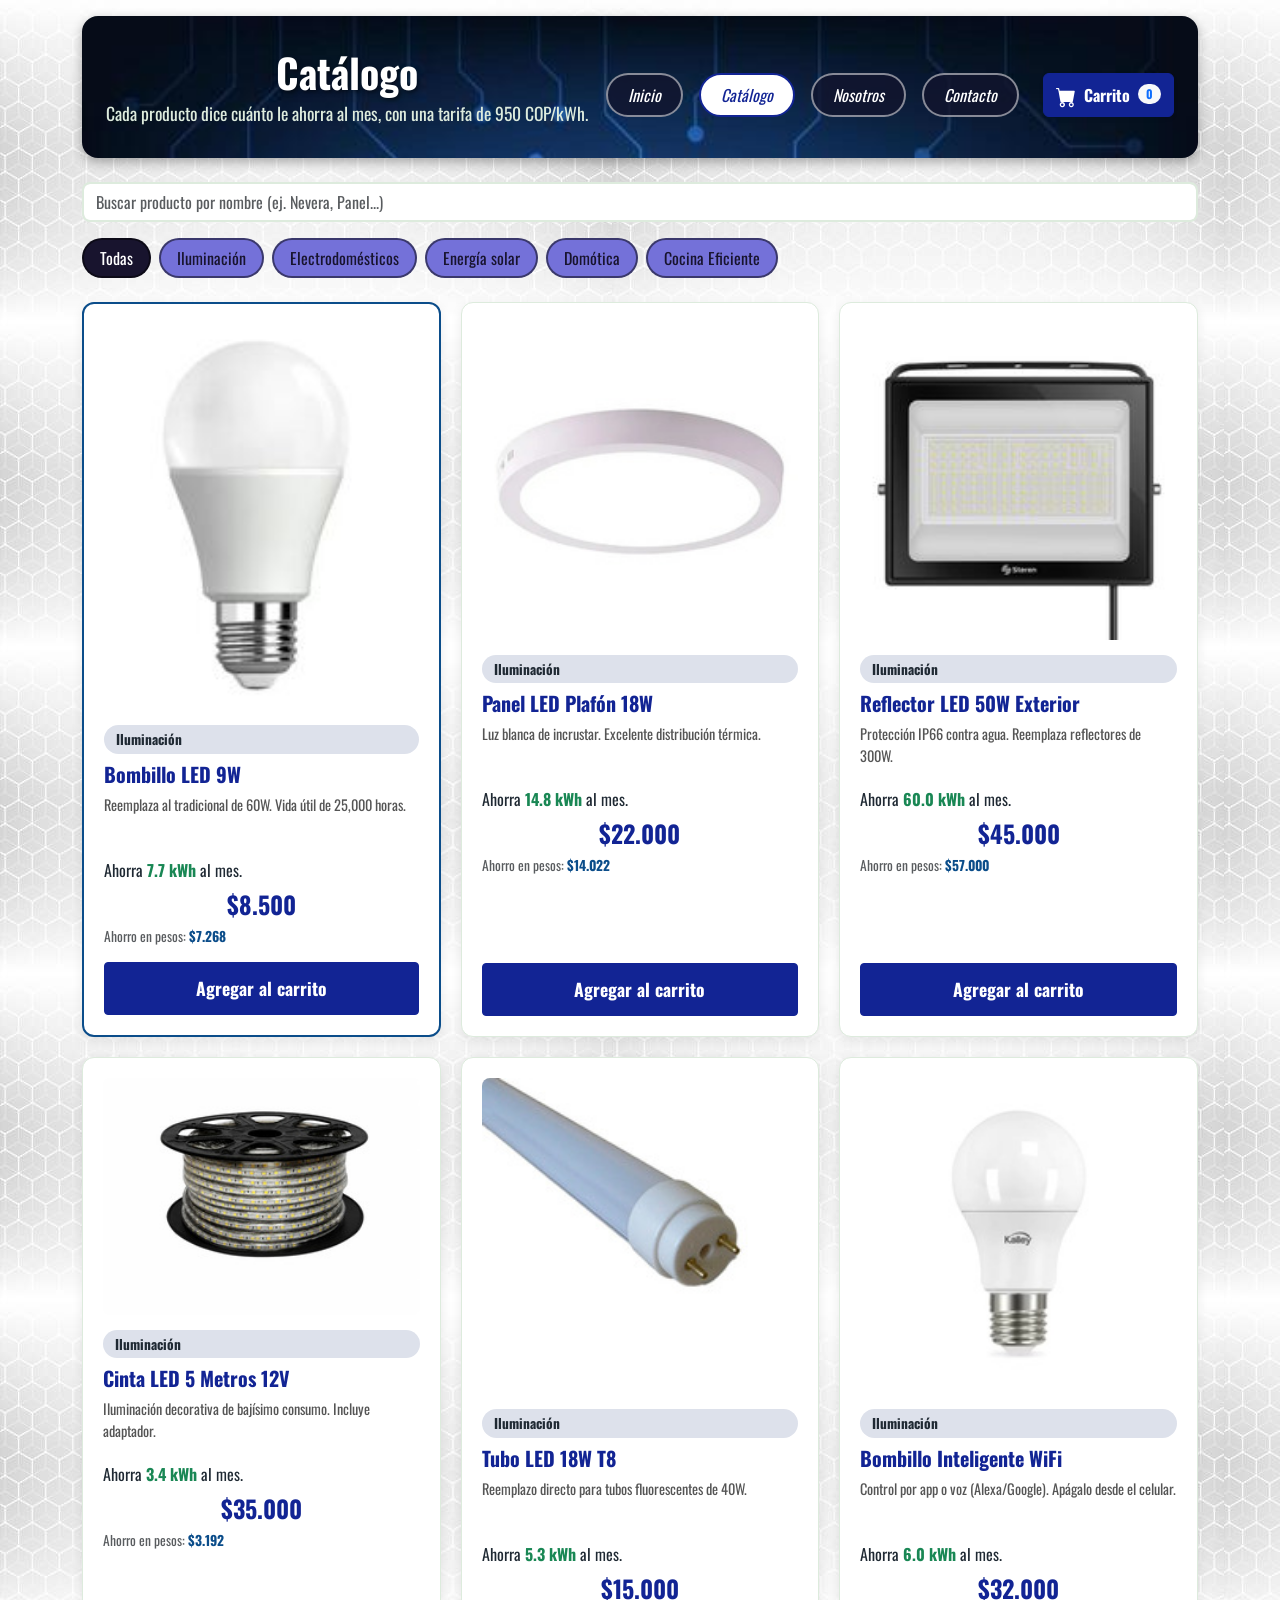
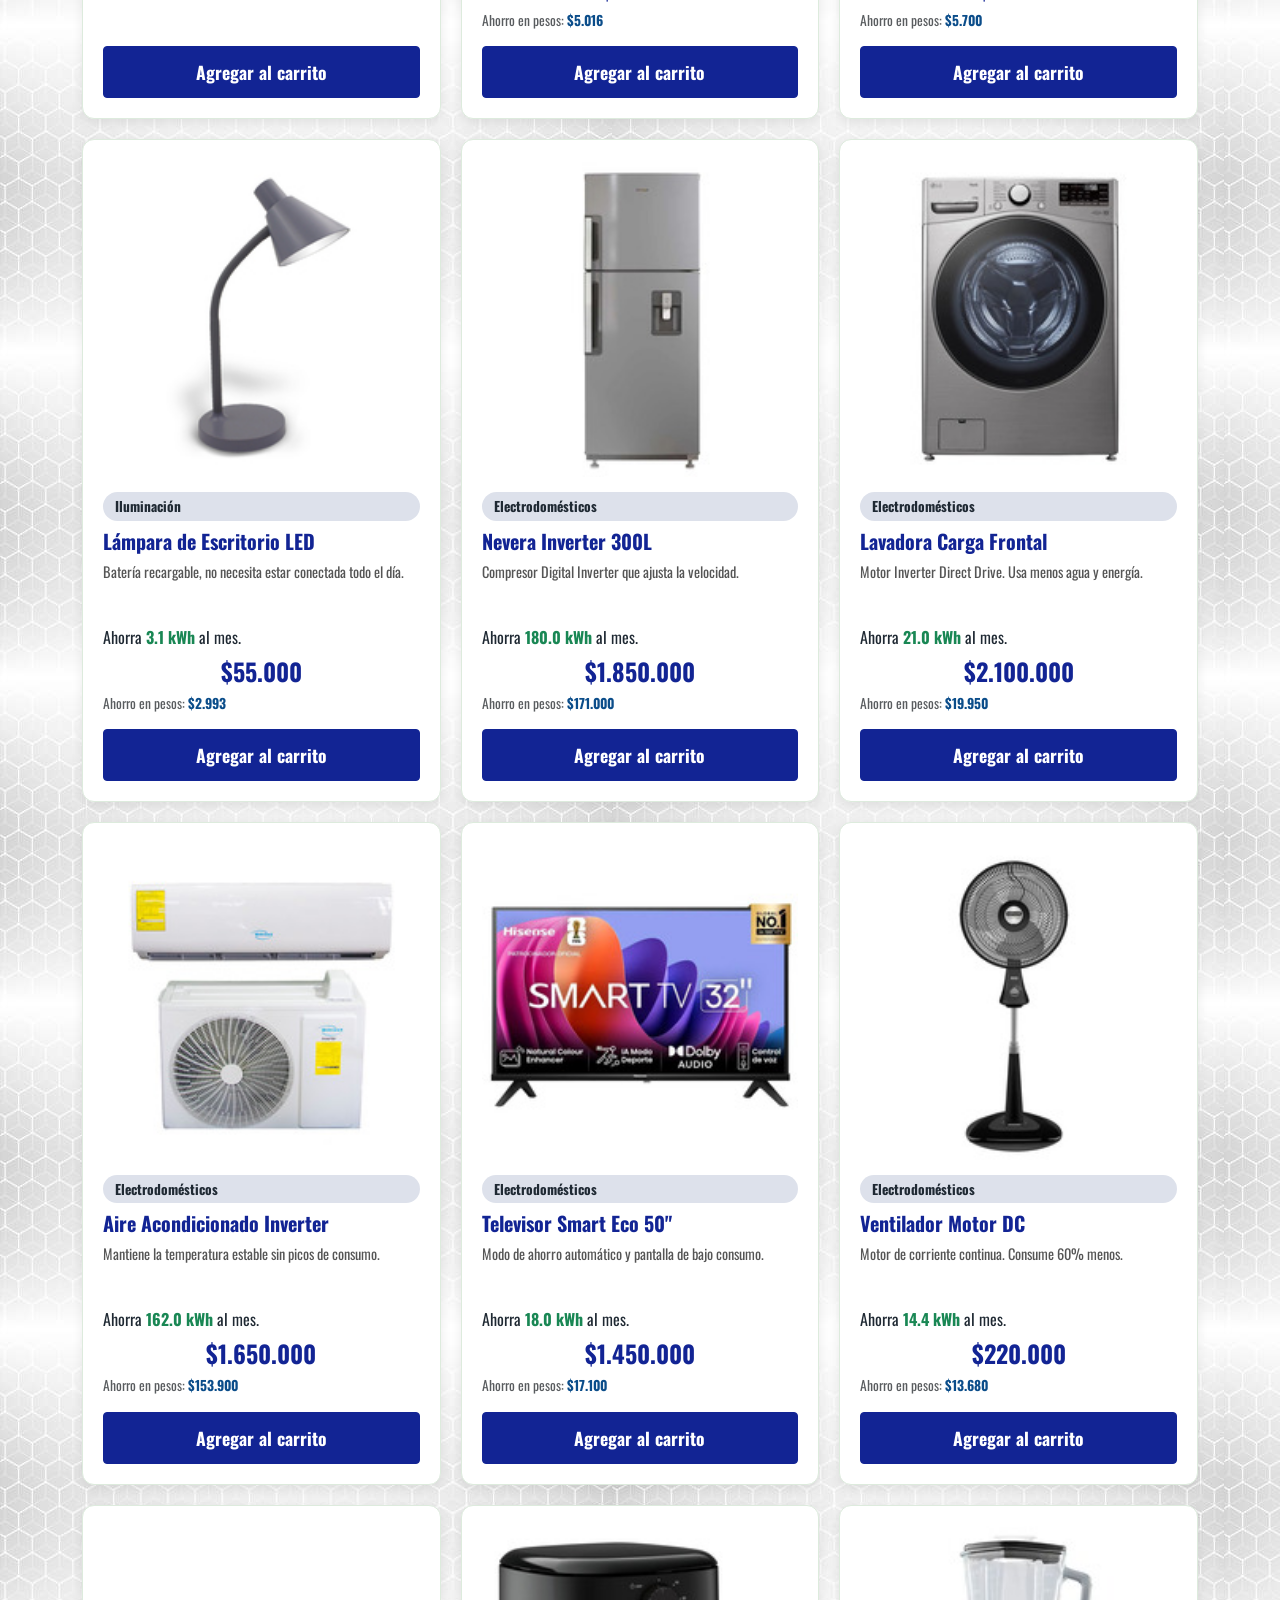
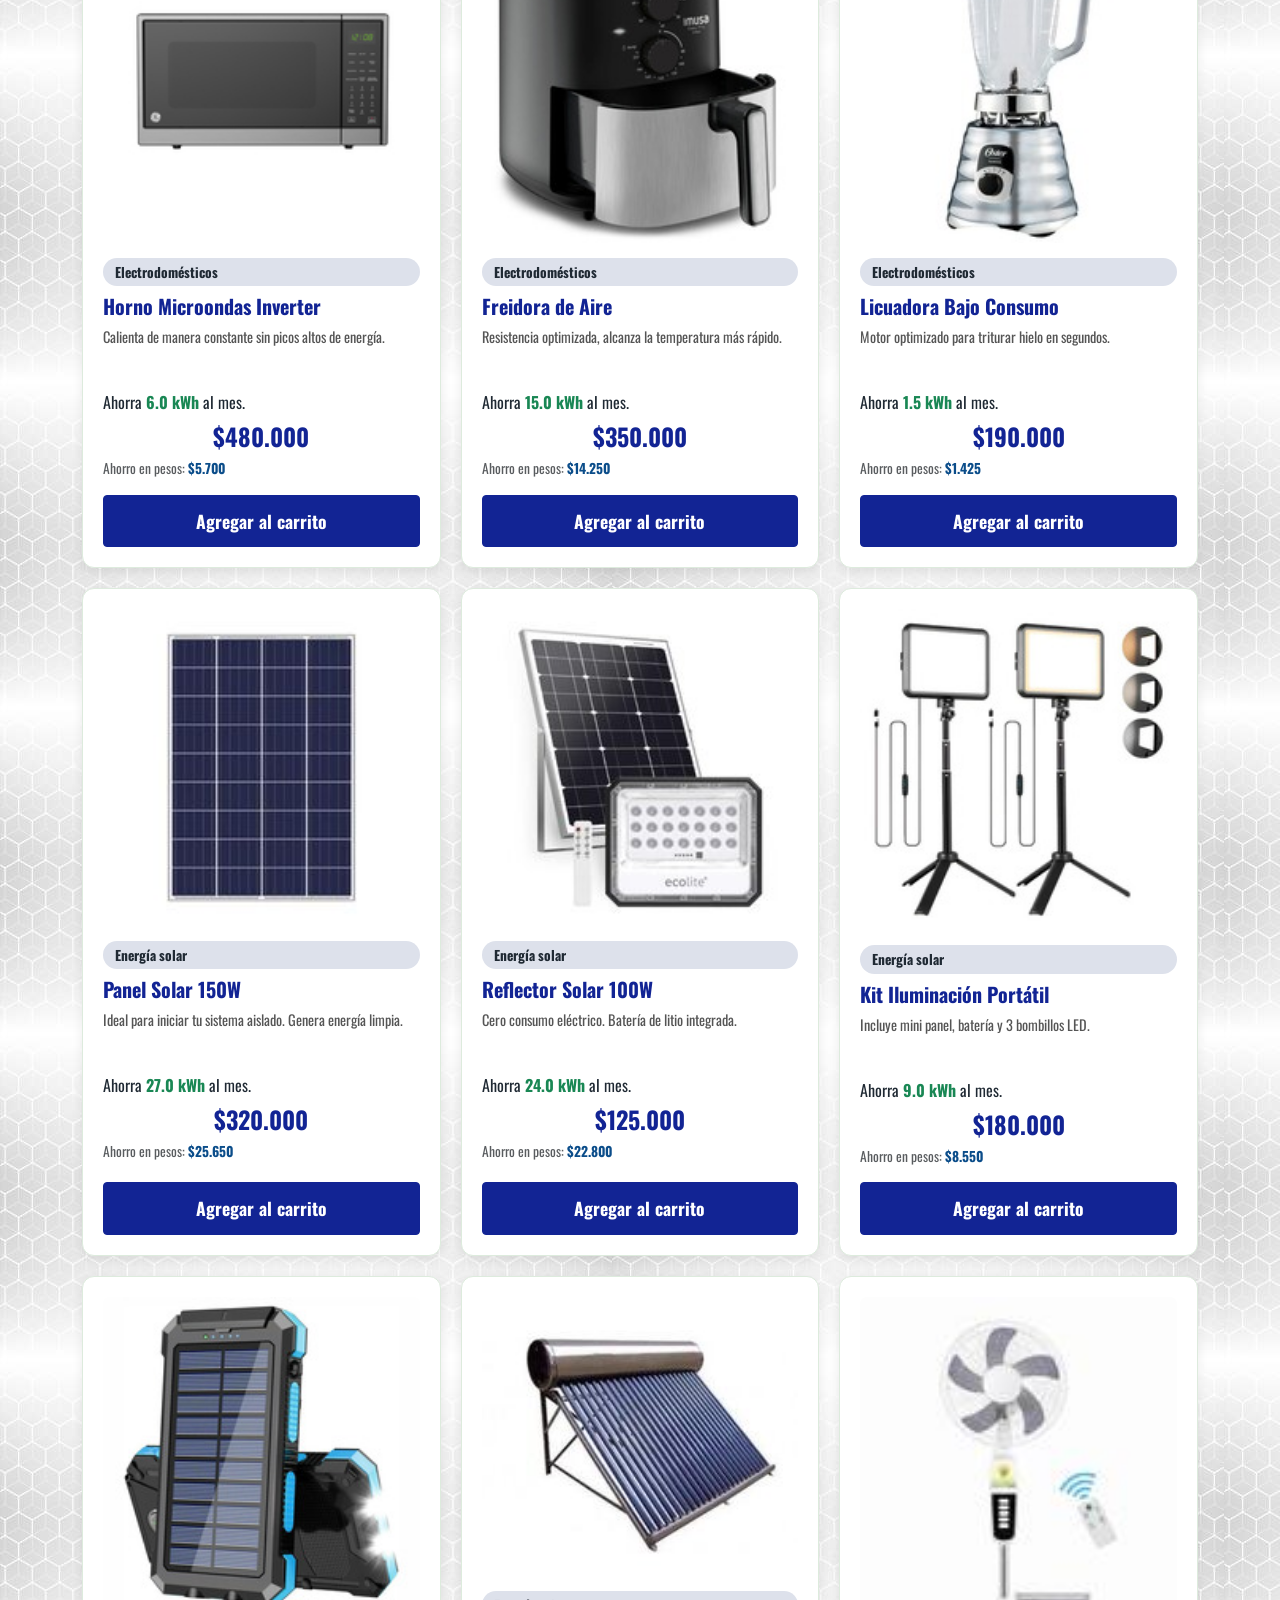
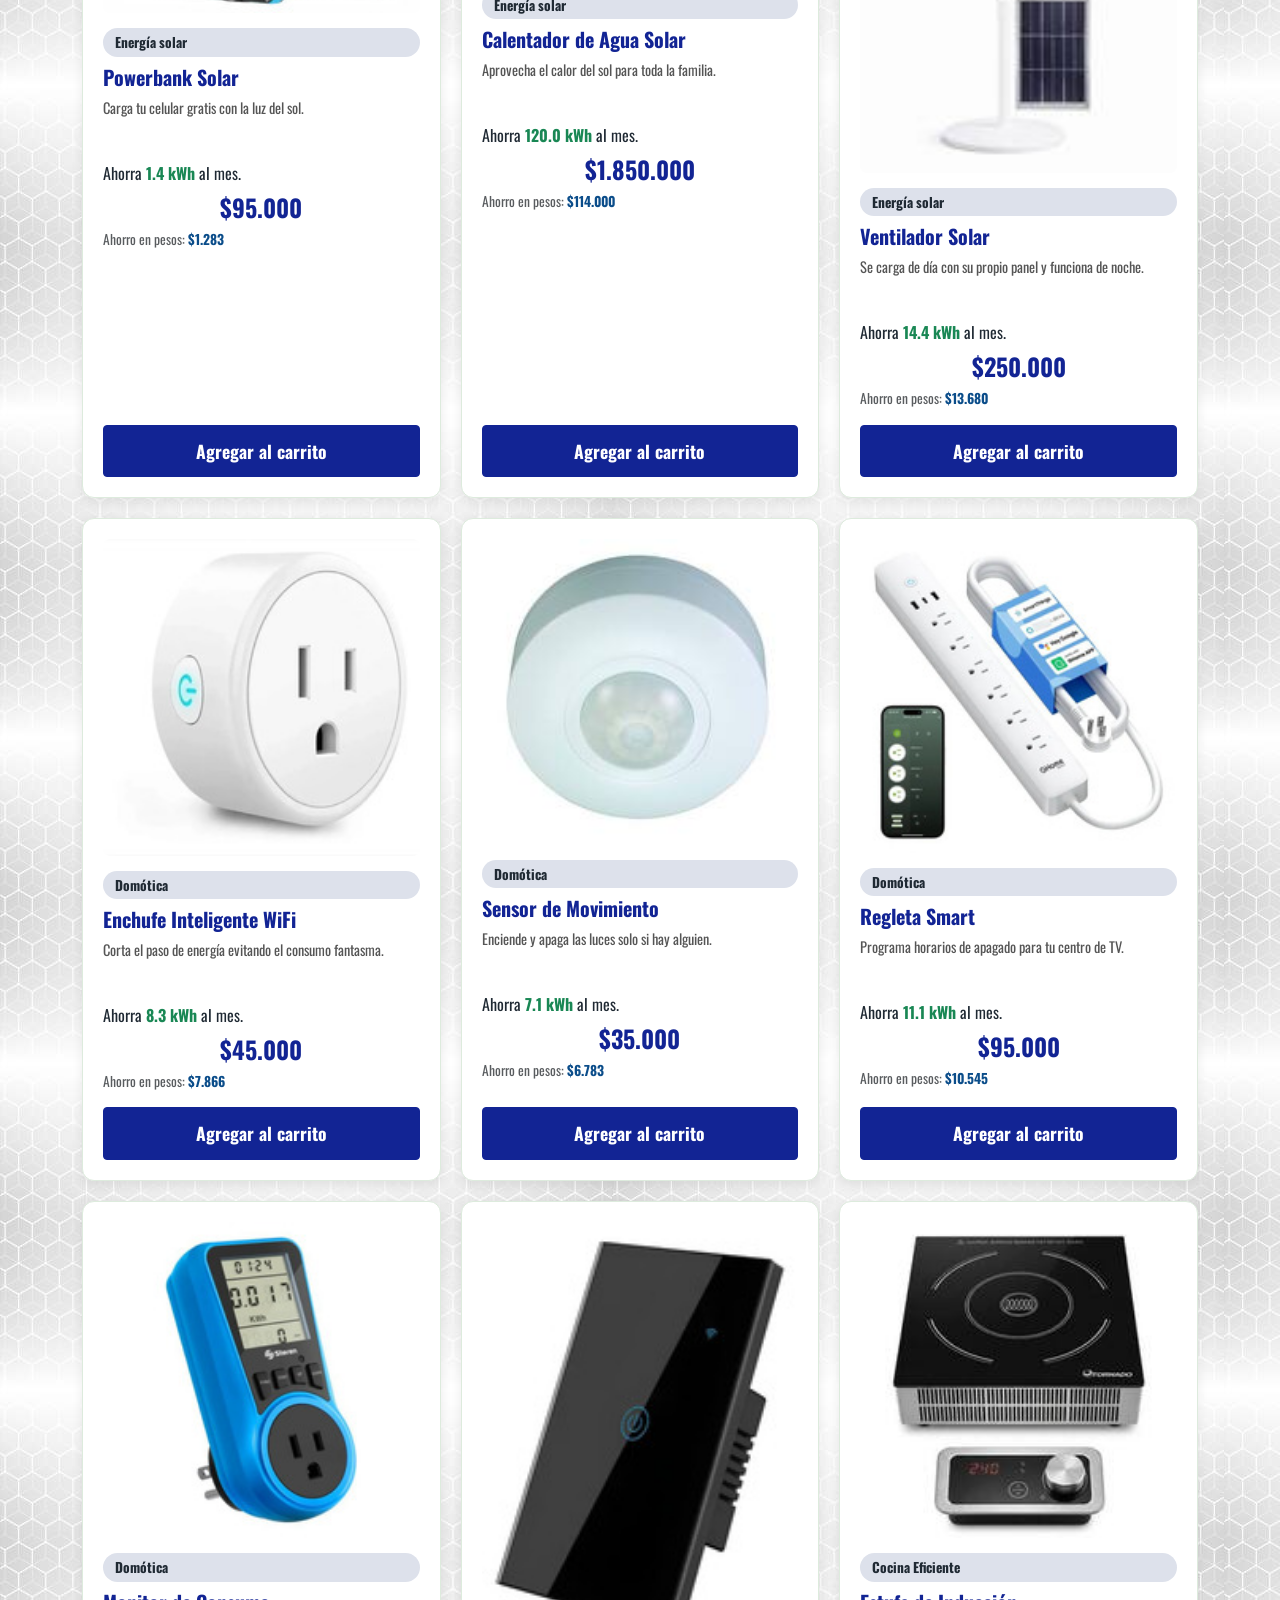
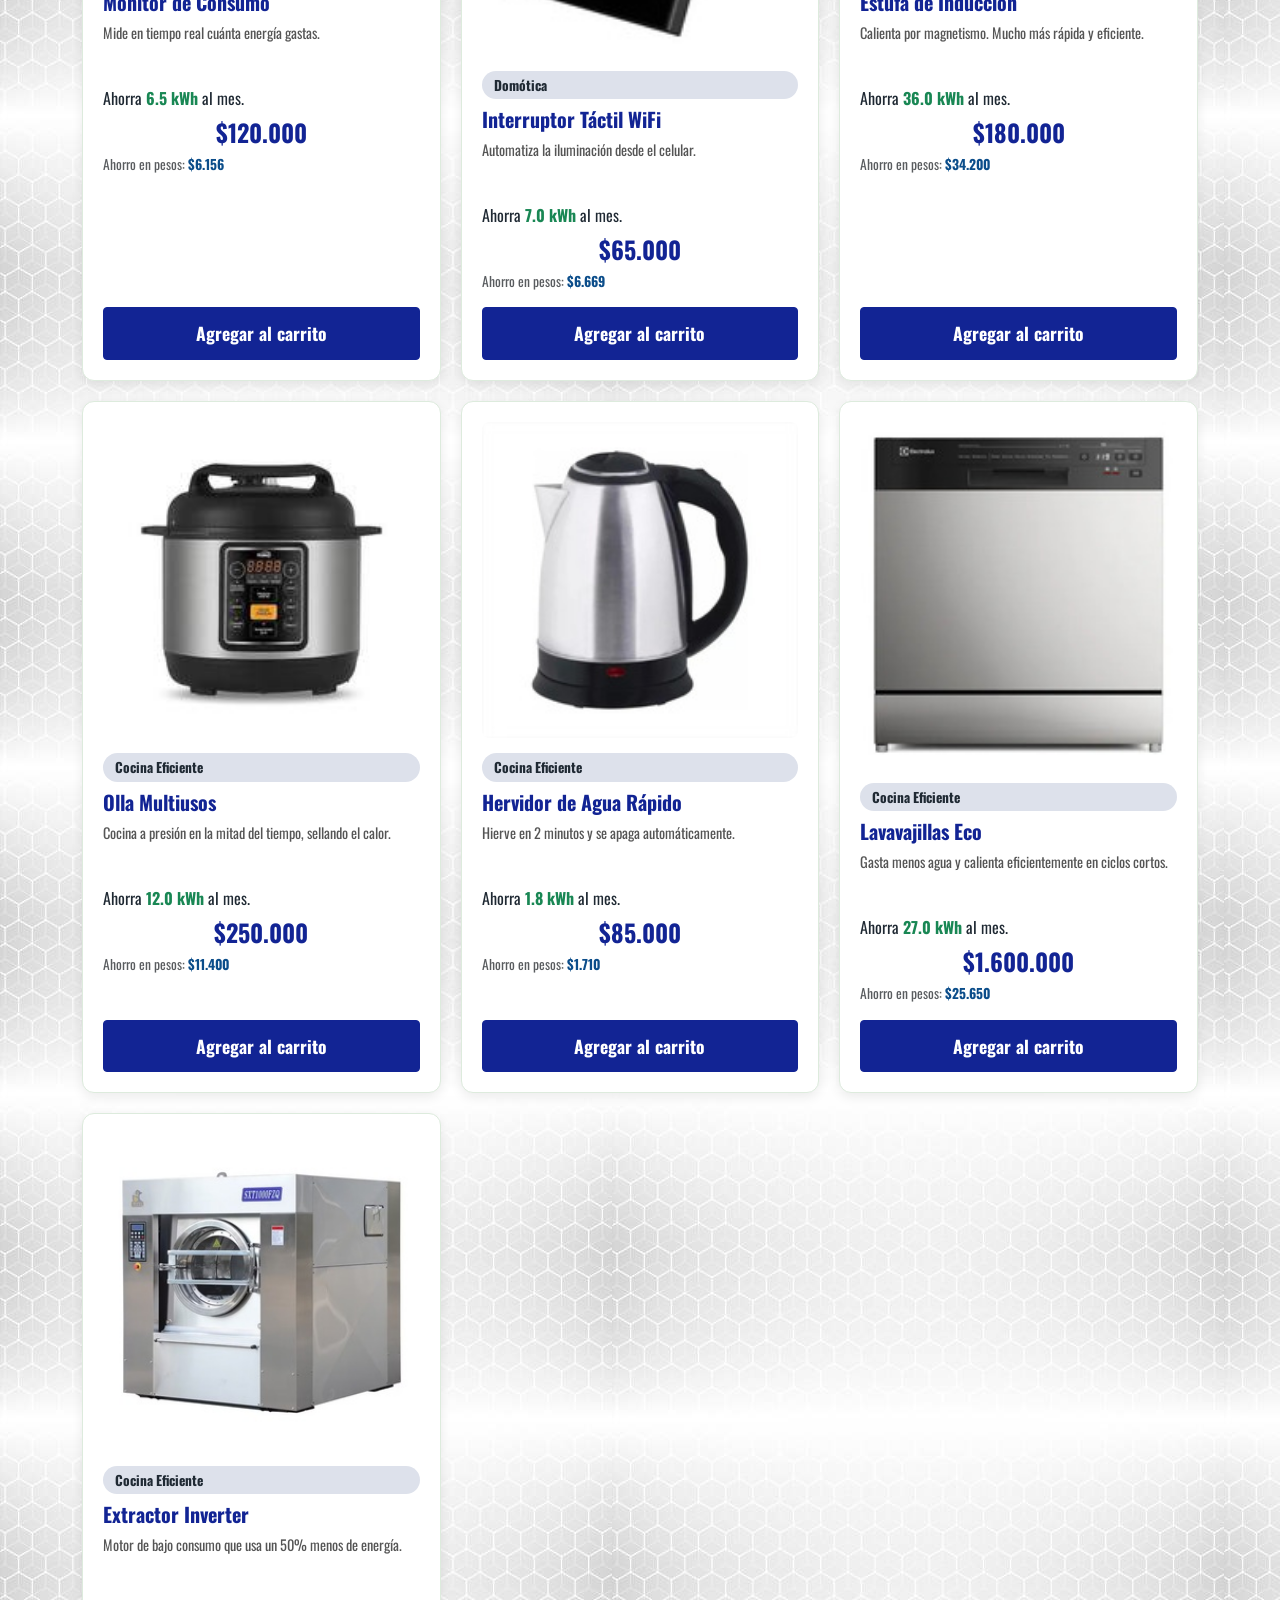
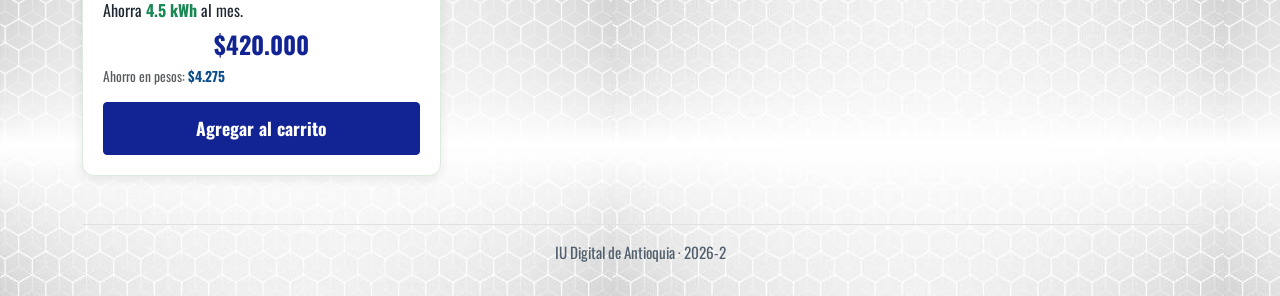
==== commit 890e0a7c: "cambios generales a todo. Se añade buscador e imagenes en catalogo, se genera css nuevo usando scsss" ====
--- a/catalogo.html
+++ b/catalogo.html
@@ -4,17 +4,14 @@
     <meta charset="UTF-8">
     <meta name="viewport" content="width=device-width, initial-scale=1.0">
     <title>Catálogo · AhorraPlus</title>
-    <!-- CSS de Bootstrap y Bootstrap Icons para el icono del carrito -->
+    <!-- CSS y Fuentes -->
     <link rel="stylesheet" href="https://cdn.jsdelivr.net/npm/bootstrap@5.3.3/dist/css/bootstrap.min.css">
     <link rel="stylesheet" href="https://cdn.jsdelivr.net/npm/bootstrap-icons@1.11.3/font/bootstrap-icons.min.css">
-    <link rel="preconnect" href="https://fonts.googleapis.com">
-    <link rel="preconnect" href="https://fonts.gstatic.com" crossorigin>
-    <link href="https://fonts.googleapis.com/css2?family=Oswald:wght@200..700&display=swap" rel="stylesheet">
     <link rel="stylesheet" href="css/estilos.css">
     <script src="js/tienda.js" defer></script>
 </head>
 <body class="container py-3">
-    <!-- Encabezado con flexbox para alinear el menú y el carrito a la derecha -->
+    <!-- Encabezado y Menú -->
     <header class="encabezado d-flex flex-column flex-md-row justify-content-between align-items-md-center mb-4">
         <div class="mb-3 mb-md-0">
             <h1 class="mb-1">Catálogo</h1>
@@ -27,59 +24,71 @@
             <a href="nosotros.html">Nosotros</a>
             <a href="contacto.html">Contacto</a>
             
-            <!-- Botón del carrito en el menú superior -->
-            <button class="btn btn-outline-dark d-flex align-items-center ms-2" type="button" data-bs-toggle="offcanvas" data-bs-target="#carritoOffcanvas" aria-controls="carritoOffcanvas">
-                <i class="bi bi-cart3 fs-5 me-2"></i>
+            <!-- Botón del carrito (Offcanvas) -->
+            <button class="btn btn-primary d-flex align-items-center ms-2 fw-bold shadow-sm" type="button" data-bs-toggle="offcanvas" data-bs-target="#carritoOffcanvas" aria-controls="carritoOffcanvas">
+                <i class="bi bi-cart-fill fs-5 me-2"></i>
                 <span>Carrito</span>
-                <!-- Opcional: Puedes enlazar este badge a tu JS para mostrar la cantidad -->
-                <span class="badge bg-dark text-white ms-2 rounded-pill" id="contador-carrito">0</span>
+                <span class="badge bg-light text-primary ms-2 rounded-pill" id="contador-carrito">0</span>
             </button>
         </nav>
     </header>
 
     <main>
-        <!-- La barra de filtros se mantiene arriba ocupando el ancho completo -->
-        <div class="filtros mb-4">
-    <button class="filtro activo" data-categoria="todas">Todas</button>
-    <button class="filtro" data-categoria="iluminacion">Iluminación</button>
-    <button class="filtro" data-categoria="electrodomesticos">Electrodomésticos</button>
-    <button class="filtro" data-categoria="solar">Energía solar</button>
-    <!-- Los dos botones nuevos -->
-    <button class="filtro" data-categoria="domotica">Domótica</button>
-    <button class="filtro" data-categoria="cocina">Cocina Eficiente</button>
-</div>
+        <!-- Filtros -->
+        <div class="mb-4">
+            <input type="text" id="buscador" class="form-control mb-3" placeholder="Buscar producto por nombre (ej. Nevera, Panel...)">
+            <div class="filtros">
+                <button class="filtro activo" data-categoria="todas">Todas</button>
+                <button class="filtro" data-categoria="iluminacion">Iluminación</button>
+                <button class="filtro" data-categoria="electrodomesticos">Electrodomésticos</button>
+                <button class="filtro" data-categoria="solar">Energía solar</button>
+                <button class="filtro" data-categoria="domotica">Domótica</button>
+                <button class="filtro" data-categoria="cocina">Cocina Eficiente</button>
+            </div>
+        </div>
         
-        <!-- El catálogo ahora ocupa todo el ancho disponible -->
+        <!-- Catálogo de productos -->
         <div class="catalogo">
             <div id="productos" class="tarjetas"></div>
         </div>
+
+        <div class="d-block d-sm-none mt-5 mb-4">
+            <aside class="carrito-estatico p-4 border border-primary rounded-3 shadow-sm bg-white">
+                <h2 class="fs-4 text-primary fw-bold mb-3">Carrito (Versión Móvil)</h2>
+                <ul class="lista-carrito ps-0 mb-3" style="list-style: none;"></ul>
+                <div class="border-top pt-3">
+                    <p class="total-carrito fw-bold mb-1"></p>
+                    <p class="ahorro-carrito text-success fw-bold"></p>
+                    <button class="btn-vaciar btn btn-outline-secondary btn-sm w-100 mt-2">Vaciar carrito</button>
+                </div>
+            </aside>
+        </div>
     </main>
 
-    <!-- Contenedor del Carrito convertido en Offcanvas de Bootstrap -->
+    <!-- Contenedor del Carrito (Offcanvas) -->
     <div class="offcanvas offcanvas-end" tabindex="-1" id="carritoOffcanvas" aria-labelledby="carritoOffcanvasLabel">
         <div class="offcanvas-header">
             <h2 class="fs-4 text-primary fw-bold mb-0" id="carritoOffcanvasLabel">Tu Carrito</h2>
             <button type="button" class="btn-close" data-bs-dismiss="offcanvas" aria-label="Cerrar"></button>
         </div>
         <div class="offcanvas-body d-flex flex-column">
-            <!-- Mantenemos el aside con sus IDs intactos para que js/tienda.js no se rompa -->
-            <aside id="carrito" class="flex-grow-1 d-flex flex-column">
-                <ul id="lista-carrito" class="ps-0 mb-3 flex-grow-1" style="list-style: none;"></ul>
+            <aside class="flex-grow-1 d-flex flex-column">
+                <ul class="lista-carrito ps-0 mb-3 flex-grow-1" style="list-style: none;"></ul>
                 <div class="mt-auto border-top pt-3">
-                    <p id="total" class="fw-bold mb-1"></p>
-                    <p id="ahorro" class="text-success fw-bold"></p>
-                    <button id="vaciar" class="btn btn-outline-secondary btn-sm w-100 mt-2">Vaciar carrito</button>
+                    <p class="total-carrito fw-bold mb-1"></p>
+                    <p class="ahorro-carrito text-success fw-bold"></p>
+                    <button class="btn-vaciar btn btn-outline-secondary btn-sm w-100 mt-2">Vaciar carrito</button>
                 </div>
             </aside>
         </div>
     </div>
 
+    <!-- Pie de página -->
     <footer class="pie text-center mt-5 border-top pt-3">
-        <p>Los productos y sus precios son de ejemplo.</p>
-        <p>Ingeniería Web I · IU Digital de Antioquia · 2026-2</p>
+        <p>IU Digital de Antioquia · 2026-2</p>
     </footer>
 
-    <!-- Script de Bootstrap necesario para que el panel del carrito se pueda abrir y cerrar -->
+    <!-- Script de Bootstrap -->
     <script src="https://cdn.jsdelivr.net/npm/bootstrap@5.3.3/dist/js/bootstrap.bundle.min.js"></script>
 </body>
 </html>
--- a/css/estilos.css
+++ b/css/estilos.css
@@ -1,5 +1,5 @@
-:root {
-  /* pseudoclase que selecciona todo de raiz (html) */
+
+a :root {
   --color-principal: #122494;
   --color-acento: #0b4d8a;
   --color-suave: #DDEBDD;
@@ -8,37 +8,32 @@
   --color-blanco: #FFFFFF;
 }
 
-/* importando una fuente de forma local*/
 @font-face {
-  font-family: 'Oswald';
-  src: url('../fonts/Oswald/Oswald-VariableFont_wght.ttf') format('truetype');
-  font-weight: 200 700; 
+  font-family: "Oswald";
+  src: url("../fonts/Oswald/Oswald-VariableFont_wght.ttf") format("truetype");
+  font-weight: 200 700;
   font-style: normal;
 }
-
-/* seccion del body o cuerpo, selector de etiqueta*/
+/*selector de etiqueta */
 body {
   font-family: "Oswald", Arial, sans-serif;
-  background-color: var(--color-fondo);
-  color: var(--color-texto);
-
-  /* imagen personalizada para que se vea mejor */
-  background-image: url('../images/fondo.jpg');
+  background-color: #F4F7F2;
+  color: #1F2933;
+  background-image: url("../images/fondo.jpg");
   background-repeat: repeat;
   background-size: auto;
 }
 
-/* seccion de los parrafos, selector de etiqueta agrupados */
+/*señector de etiquetas agrupadas*/
 h1, h2, h3 {
-  color: var(--color-principal);
-  font-weight: 700;
-}
-
-/* Selector de clase (lleva punto), de la cabecera*/
+  color: #122494;
+  font-weight: 700;
+}
+
+/*selector de clase */
 .encabezado {
-  background-color: var(--color-principal);
-  /*imagen para que se vea mas bonito */
-  background-image: url('../images/encabezado_fondo.jpg');
+  background-color: #122494;
+  background-image: url("../images/encabezado_fondo.jpg");
   background-repeat: repeat;
   background-size: cover;
   margin-bottom: 24px;
@@ -47,28 +42,26 @@
   box-shadow: 0 4px 12px rgba(0, 0, 0, 0.3);
   text-align: center;
 }
-
-/* selector de etiqueta descendiente de clase encabezado*/
 .encabezado h1 {
-  color: var(--color-blanco);
-  text-shadow: 2px 2px 4px rgba(0,0,0,0.5);
-}
-
+  color: #FFFFFF;
+  text-shadow: 2px 2px 4px rgba(0, 0, 0, 0.5);
+}
 .encabezado p {
-  color: var(--color-suave);
+  color: #DDEBDD;
   font-size: 1.1rem;
 }
 
-/* selector de id, para una sección especifica*/
+/*selector de id */
 #intro {
-  background-color: var(--color-blanco);
+  background-color: #FFFFFF;
   padding: 24px;
   margin-bottom: 32px;
-  border: 1px solid var(--color-acento);
+  border: 1px solid #0b4d8a;
   border-radius: 12px;
   box-shadow: 0 4px 12px rgba(0, 0, 0, 0.1);
 }
 
+/*selector hijo de id */
 #intro > h2 {
   text-align: center;
   margin-bottom: 16px;
@@ -81,30 +74,27 @@
   justify-content: center;
   margin-top: 16px;
 }
-
-/* selector de hijo, una etiqueta especifica dentro de una clase */
 .menu > a {
   background-color: rgba(18, 20, 46, 0.8);
   font-style: italic;
-  color: var(--color-blanco);
+  color: #FFFFFF;
   text-decoration: none;
   padding: 8px 20px;
   border: 2px solid rgba(255, 255, 255, 0.5);
   border-radius: 999px;
   transition: all 0.3s ease;
-  /* transicion para cambiar ligeramente el color al pasar el mouse*/
-}
-
-/* selector de pseudoclase en selector de hijo, a su vez, en selector de clase, la recolorea al pasar el cursor*/
+}
+
+/*selector de pseudo-clase :hover y :activo*/
 .menu > a:hover, .menu > a.activo {
-  background-color: var(--color-blanco);
-  color: var(--color-principal);
-  border-color: var(--color-principal);
-}
-
-/* selector de pseudoclase y etc, lo pinta cuando haces clic*/
+  background-color: #FFFFFF;
+  color: #122494;
+  border-color: #122494;
+}
+
+/*selector de pseudo-clase :focus para accesibilidad*/
 .menu > a:focus {
-  outline: 3px solid var(--color-acento);
+  outline: 3px solid #0b4d8a;
   outline-offset: 2px;
 }
 
@@ -120,10 +110,9 @@
   margin-bottom: 32px;
 }
 
-/* transicion presente para que crezcan las tarjetas un poco*/
 .tarjeta {
-  background-color: var(--color-blanco);
-  border: 1px solid var(--color-suave);
+  background-color: #FFFFFF;
+  border: 1px solid #DDEBDD;
   padding: 20px;
   border-radius: 12px;
   box-shadow: 0 4px 12px rgba(0, 0, 0, 0.08);
@@ -131,8 +120,6 @@
   display: flex;
   flex-direction: column;
 }
-
-/* modificacion del boton Carrito */
 .tarjeta .btn-primary {
   margin: 16px auto 0;
   padding: 12px 24px;
@@ -140,27 +127,24 @@
   font-weight: 700;
   width: 100%;
 }
-
 .tarjeta:hover {
   transform: translateY(-6px);
   box-shadow: 0 8px 16px rgba(0, 0, 0, 0.15);
 }
 
-/* selector de pseudo-clase: selecciona el primer hijo de la clase */
+/*selector de pseudo-clase :first-child*/
 .tarjeta:first-child {
-  border: 2px solid var(--color-acento);
-}
-
-/* selec. de pseudoclase: selecciona el hijo n (cualquiera que no sea el primero)*/
+  border: 2px solid #0b4d8a;
+}
+/*selector de pseudo-clase :nth-child()*/
 .tarjeta p:nth-child(2) {
   min-height: 48px;
   flex-grow: 1;
 }
 
-/* --- CLASES DEL CATÁLOGO --- */
 .precio {
   text-align: center;
-  color: var(--color-principal);
+  color: #122494;
   font-size: 1.6rem;
   font-weight: 700;
 }
@@ -176,18 +160,9 @@
 }
 
 .ahorro {
-  color: var(--color-acento);
+  color: #0b4d8a;
   font-weight: 700;
   margin-bottom: 12px;
-}
-
-/* NUEVO: Panel para acomodar filtros a la izquierda y carrito a la derecha */
-.panel-superior {
-  display: flex;
-  justify-content: space-between;
-  align-items: flex-start;
-  gap: 24px;
-  margin-bottom: 32px;
 }
 
 .filtros {
@@ -206,70 +181,59 @@
   border-radius: 999px;
   transition: background-color 0.3s;
 }
-
 .filtro:hover, .filtro.activo {
   background-color: #18142e;
   color: white;
 }
 
-/* El carrito se queda fijo arriba a la derecha */
-#carrito {
-  background-color: var(--color-blanco);
-  border: 2px solid var(--color-principal);
-  padding: 16px;
-  border-radius: 12px;
-  box-shadow: 0 4px 12px rgba(0, 0, 0, 0.12);
-  width: 100%;
-  max-width: 320px;
-}
-
-.productos {
-  display: grid;
-  grid-template-columns: repeat(auto-fill, minmax(240px, 1fr));
-  gap: 20px;
-}
-
-/* selector de atributo, basicamente agrupa todos los _blank (solo hay uno)*/
+/*selector de atributo */
 a[target="_blank"] {
-  color: var(--color-acento);
-  font-weight: 700;
-  text-decoration: underline;
+  position: relative;
 }
 
 .pie {
   margin-top: 32px;
   padding-top: 16px;
-  border-top: 2px solid var(--color-suave);
+  border-top: 2px solid #DDEBDD;
   color: #52606D;
   font-size: 0.95rem;
 }
 
 .btn-primary {
-  --bs-btn-bg: var(--color-principal);
-  --bs-btn-border-color: var(--color-principal);
-  --bs-btn-hover-bg: var(--color-acento);
-  --bs-btn-hover-border-color: var(--color-acento);
+  --bs-btn-bg: #122494;
+  --bs-btn-border-color: #122494;
+  --bs-btn-hover-bg: #0b4d8a;
+  --bs-btn-hover-border-color: #0b4d8a;
   --bs-btn-hover-color: #0d0d0e;
 }
 
-/* Media Queries */
+.form-control {
+  border: 2px solid #DDEBDD;
+  border-radius: 8px;
+}
+.form-control:focus {
+  border-color: #0b4d8a;
+  box-shadow: 0 0 0 0.25rem rgba(11, 77, 138, 0.25);
+}
+
+/*media queries para diseño responsivo */
 @media (max-width: 992px) {
-  .tarjetas { grid-template-columns: repeat(2, 1fr); }
-}
-
-@media (max-width: 768px) {
-  /* En tablets o móviles, el carrito baja debajo de los filtros para no aplastarse */
-  .panel-superior {
+  .tarjetas {
+    grid-template-columns: repeat(2, 1fr);
+  }
+}
+@media (max-width: 576px) {
+  .encabezado {
+    padding: 24px 16px;
+    border-radius: 8px;
+  }
+  .encabezado h1 {
+    font-size: 1.8rem;
+  }
+  .menu {
     flex-direction: column;
   }
-  #carrito {
-    max-width: 100%;
-  }
-}
-
-@media (max-width: 576px) {
-  .encabezado { padding: 24px 16px; border-radius: 8px; }
-  .encabezado h1 { font-size: 1.8rem; }
-  .menu { flex-direction: column; }
-  .tarjetas { grid-template-columns: 1fr; }
-}+  .tarjetas {
+    grid-template-columns: 1fr;
+  }
+}/*# sourceMappingURL=estilos.css.map */
